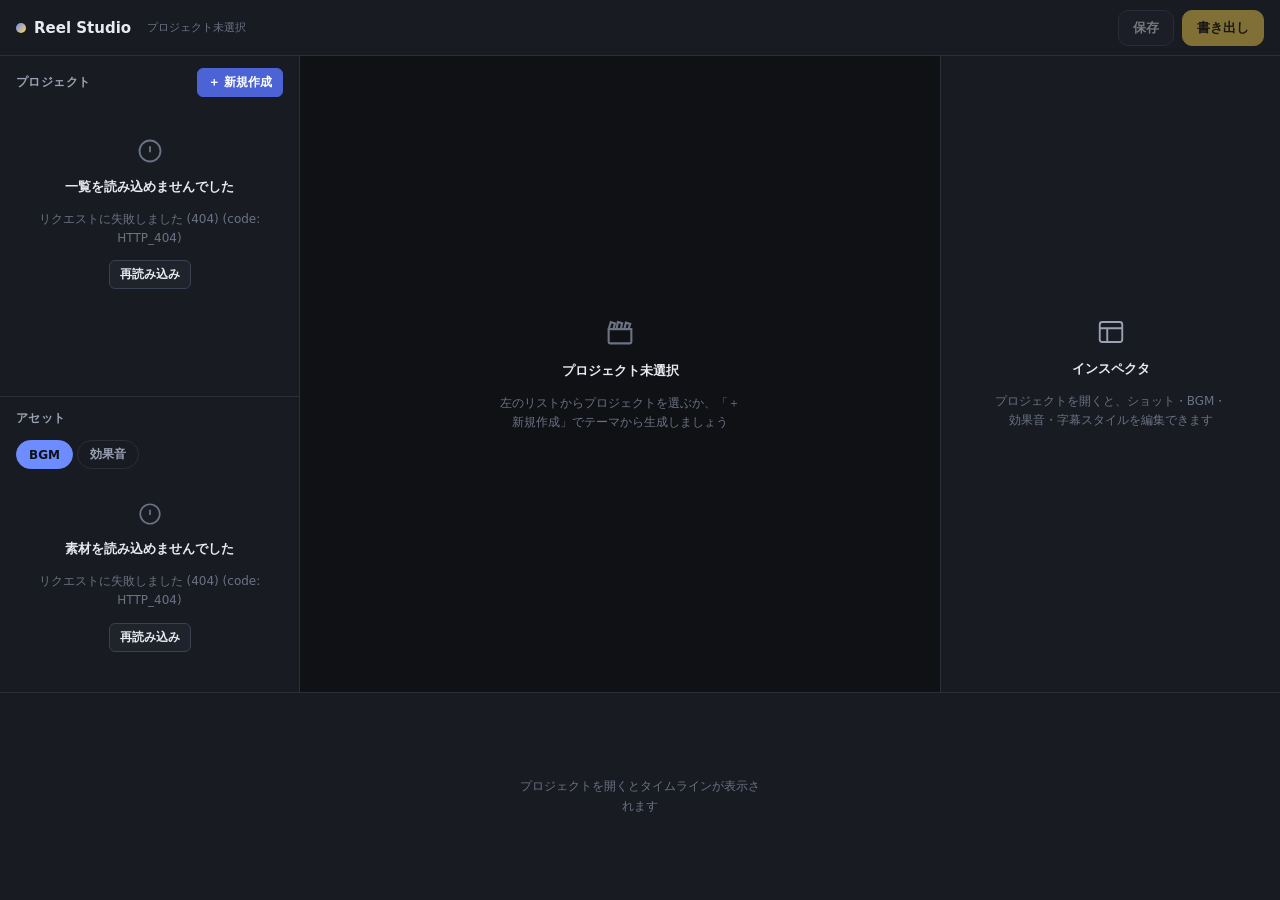
==== studio/web/index.html @ f584f52a "feat: Reel Studio フロントエンド(SPA)を実装 - studio/web/ に ES modules + modern CSS のビルド不要SPAを追加   (index.html" ====
<!DOCTYPE html>
<html lang="ja">
<head>
  <meta charset="UTF-8" />
  <meta name="viewport" content="width=device-width, initial-scale=1.0" />
  <title>Reel Studio — リール編集</title>
  <meta name="color-scheme" content="dark" />
  <link rel="stylesheet" href="./styles/tokens.css" />
  <link rel="stylesheet" href="./styles/base.css" />
  <link rel="stylesheet" href="./styles/layout.css" />
  <link rel="stylesheet" href="./styles/components.css" />
</head>
<body>
  <a class="visually-hidden" href="#pane-inspector">インスペクタへスキップ</a>

  <div class="app-shell" id="app-shell">
    <header class="app-header" id="app-header">
      <!-- ヘッダーは app.js が描画（プロジェクト名・保存/書き出し・進捗） -->
    </header>

    <section class="pane pane-left" aria-label="プロジェクトとアセット">
      <div class="pane-left__section" id="pane-projects"></div>
      <div class="pane-left__section" id="pane-assets"></div>
    </section>

    <section class="pane pane-center" id="pane-preview" aria-label="プレビュー"></section>

    <section class="pane pane-right" id="pane-inspector" aria-label="インスペクタ" tabindex="-1"></section>

    <section class="pane pane-timeline" id="pane-timeline" aria-label="タイムライン"></section>
  </div>

  <script type="module" src="./app.js"></script>
</body>
</html>
---- studio/web/styles/tokens.css ----
/* Reel Studio — デザイントークン（docs/STUDIO-DESIGN.md 準拠） */
:root {
  /* ベースカラー（設計書指定） */
  --bg: #0F1115;
  --panel: #181B22;
  --panel-raised: #1F232C;
  --border: #2A2F3A;
  --border-strong: #3A4152;
  --text: #E8EAF0;
  --text-dim: #9AA1B2;
  --text-faint: #6B7284;
  --accent: #6C8CFF;      /* ブランドアクセント（境界線・リンク・フォーカス表示用） */
  --accent2: #FFD84D;     /* セカンダリアクセント（強調バッジ・警告寄りの見出し） */

  /* ボタン塗りつぶし用の派生シェード（WCAG AA 文字コントラスト確保のため算出） */
  --accent-fill: #4C63D6;      /* accent の濃色版。白文字とのコントラスト比 ≈ 5.1:1 */
  --accent-fill-hover: #5A72E8;
  --accent2-fill: #FFD84D;     /* 濃色テキストとのコントラスト比 ≈ 12:1 */
  --accent2-fill-hover: #FFE07A;

  --danger: #FF6B6B;
  --danger-fill: #E5484D;
  --success: #4ADE80;
  --warning: #FFB84D;

  --radius: 10px;
  --radius-sm: 6px;
  --radius-lg: 14px;

  --font-ui: "Inter", "Noto Sans JP", -apple-system, BlinkMacSystemFont,
    "Hiragino Sans", "Hiragino Kaku Gothic ProN", "Yu Gothic", "Segoe UI",
    system-ui, sans-serif;
  --font-mono: ui-monospace, "SF Mono", Menlo, Consolas, monospace;

  --shadow-1: 0 1px 2px rgba(0, 0, 0, 0.4);
  --shadow-2: 0 4px 16px rgba(0, 0, 0, 0.45);
  --shadow-3: 0 12px 32px rgba(0, 0, 0, 0.55);

  --space-1: 4px;
  --space-2: 8px;
  --space-3: 12px;
  --space-4: 16px;
  --space-5: 24px;
  --space-6: 32px;

  --transition-fast: 120ms ease;
  --transition-base: 200ms ease;

  --focus-ring: 0 0 0 2px var(--bg), 0 0 0 4px var(--accent);

  --z-toast: 1000;
  --z-overlay: 500;
  --z-sticky: 100;
}
---- studio/web/styles/base.css ----
/* Reel Studio — ベースリセット・タイポグラフィ */
*, *::before, *::after { box-sizing: border-box; }

html, body {
  height: 100%;
  margin: 0;
  padding: 0;
}

body {
  background: var(--bg);
  color: var(--text);
  font-family: var(--font-ui);
  font-size: 14px;
  line-height: 1.6;
  -webkit-font-smoothing: antialiased;
  overflow: hidden; /* アプリシェルは自前でスクロール領域を管理 */
}

h1, h2, h3, h4, p { margin: 0; }

button, input, select, textarea {
  font-family: inherit;
  font-size: inherit;
  color: inherit;
}

button {
  background: none;
  border: none;
  cursor: pointer;
  color: var(--text);
}
button:disabled { cursor: not-allowed; opacity: 0.45; }

a { color: var(--accent); }

::selection { background: var(--accent-fill); color: #fff; }

/* スクロールバー（ダーク基調に統一） */
::-webkit-scrollbar { width: 8px; height: 8px; }
::-webkit-scrollbar-track { background: transparent; }
::-webkit-scrollbar-thumb { background: var(--border-strong); border-radius: 8px; }
::-webkit-scrollbar-thumb:hover { background: var(--text-faint); }

/* フォーカスリング（キーボード操作の可視化を必須化） */
:focus { outline: none; }
:focus-visible {
  outline: none;
  box-shadow: var(--focus-ring);
  border-radius: var(--radius-sm);
}

.visually-hidden {
  position: absolute;
  width: 1px; height: 1px;
  padding: 0; margin: -1px;
  overflow: hidden;
  clip: rect(0, 0, 0, 0);
  white-space: nowrap;
  border: 0;
}

svg { display: block; }
---- studio/web/styles/layout.css ----
/* Reel Studio — アプリシェルのグリッドレイアウト */

.app-shell {
  display: grid;
  grid-template-columns: 300px minmax(0, 1fr) 340px;
  grid-template-rows: 56px minmax(0, 1fr) 208px;
  grid-template-areas:
    "header header header"
    "left   center right"
    "timeline timeline timeline";
  height: 100vh;
  width: 100vw;
  overflow: hidden;
}

.app-header {
  grid-area: header;
  display: flex;
  align-items: center;
  gap: var(--space-4);
  padding: 0 var(--space-4);
  background: var(--panel);
  border-bottom: 1px solid var(--border);
  z-index: var(--z-sticky);
}

.app-header__brand {
  display: flex;
  align-items: center;
  gap: var(--space-2);
  font-weight: 700;
  font-size: 15px;
  white-space: nowrap;
}
.app-header__brand .logo-dot {
  width: 10px; height: 10px;
  border-radius: 50%;
  background: linear-gradient(135deg, var(--accent), var(--accent2));
  flex: none;
}

.app-header__project {
  display: flex;
  align-items: center;
  gap: var(--space-2);
  min-width: 0;
  flex: 1;
}
.app-header__project-title {
  font-weight: 600;
  overflow: hidden;
  text-overflow: ellipsis;
  white-space: nowrap;
  max-width: 360px;
}

.app-header__actions {
  display: flex;
  align-items: center;
  gap: var(--space-2);
  flex: none;
}

.pane {
  min-height: 0;
  min-width: 0;
  display: flex;
  flex-direction: column;
  overflow: hidden;
}

.pane-left {
  grid-area: left;
  background: var(--panel);
  border-right: 1px solid var(--border);
  display: grid;
  grid-template-rows: minmax(0, 1.15fr) minmax(0, 1fr);
}

.pane-left__section {
  min-height: 0;
  display: flex;
  flex-direction: column;
  overflow: hidden;
}
.pane-left__section + .pane-left__section {
  border-top: 1px solid var(--border);
}

.pane-center {
  grid-area: center;
  background: var(--bg);
  display: flex;
  flex-direction: column;
  align-items: center;
  justify-content: center;
  padding: var(--space-5);
  overflow: hidden;
  position: relative;
}

.pane-right {
  grid-area: right;
  background: var(--panel);
  border-left: 1px solid var(--border);
  overflow-y: auto;
}

.pane-timeline {
  grid-area: timeline;
  background: var(--panel);
  border-top: 1px solid var(--border);
  overflow: hidden;
  display: flex;
  flex-direction: column;
}

.section-heading {
  display: flex;
  align-items: center;
  justify-content: space-between;
  padding: var(--space-3) var(--space-4);
  font-size: 12px;
  font-weight: 700;
  letter-spacing: 0.04em;
  text-transform: uppercase;
  color: var(--text-dim);
  flex: none;
}

.scroll-y { overflow-y: auto; overflow-x: hidden; }
.scroll-x { overflow-x: auto; overflow-y: hidden; }

@media (max-width: 1180px) {
  .app-shell {
    grid-template-columns: 260px minmax(0, 1fr) 300px;
  }
}
---- studio/web/styles/components.css ----
/* Reel Studio — コンポーネントスタイル */

/* ---------- ボタン ---------- */
.btn {
  display: inline-flex;
  align-items: center;
  justify-content: center;
  gap: var(--space-2);
  padding: 8px 14px;
  border-radius: var(--radius);
  border: 1px solid var(--border-strong);
  background: var(--panel-raised);
  font-weight: 600;
  font-size: 13px;
  white-space: nowrap;
  transition: background var(--transition-fast), border-color var(--transition-fast), transform var(--transition-fast);
}
.btn:hover:not(:disabled) { background: #262B36; border-color: var(--text-faint); }
.btn:active:not(:disabled) { transform: translateY(1px); }

.btn--primary {
  background: var(--accent-fill);
  border-color: var(--accent-fill);
  color: #fff;
}
.btn--primary:hover:not(:disabled) { background: var(--accent-fill-hover); border-color: var(--accent-fill-hover); }

.btn--accent2 {
  background: var(--accent2-fill);
  border-color: var(--accent2-fill);
  color: #16130a;
}
.btn--accent2:hover:not(:disabled) { background: var(--accent2-fill-hover); }

.btn--danger { color: var(--danger); border-color: rgba(255,107,107,0.4); }
.btn--danger:hover:not(:disabled) { background: rgba(255,107,107,0.12); }

.btn--ghost { border-color: transparent; background: transparent; }
.btn--ghost:hover:not(:disabled) { background: rgba(255,255,255,0.06); }

.btn--sm { padding: 5px 10px; font-size: 12px; border-radius: var(--radius-sm); }
.btn--icon { padding: 7px; width: 32px; height: 32px; border-radius: var(--radius-sm); }
.btn--block { width: 100%; }

/* ---------- バッジ / ステータス ---------- */
.badge {
  display: inline-flex;
  align-items: center;
  gap: 4px;
  padding: 2px 8px;
  border-radius: 999px;
  font-size: 11px;
  font-weight: 700;
  letter-spacing: 0.02em;
  border: 1px solid transparent;
}
.badge::before { content: ""; width: 6px; height: 6px; border-radius: 50%; background: currentColor; flex: none; }
.badge--draft { color: var(--text-dim); background: rgba(154,161,178,0.12); }
.badge--generating { color: var(--accent2); background: rgba(255,216,77,0.12); }
.badge--ready { color: var(--success); background: rgba(74,222,128,0.12); }
.badge--rendering { color: var(--accent); background: rgba(108,140,255,0.14); }
.badge--failed { color: var(--danger); background: rgba(255,107,107,0.12); }

/* ---------- フォーム ---------- */
.field { display: flex; flex-direction: column; gap: 6px; margin-bottom: var(--space-3); }
.field label { font-size: 12px; font-weight: 600; color: var(--text-dim); }
.field-hint { font-size: 11px; color: var(--text-faint); }

.input, .select, .textarea {
  background: var(--bg);
  border: 1px solid var(--border);
  border-radius: var(--radius-sm);
  padding: 8px 10px;
  color: var(--text);
  width: 100%;
}
.input:hover, .select:hover, .textarea:hover { border-color: var(--border-strong); }
.input:focus-visible, .select:focus-visible, .textarea:focus-visible {
  border-color: var(--accent);
  box-shadow: var(--focus-ring);
}
.textarea { resize: vertical; min-height: 64px; line-height: 1.5; }

.toggle {
  position: relative;
  display: inline-flex;
  align-items: center;
  width: 40px; height: 22px;
  border-radius: 999px;
  background: var(--border-strong);
  border: 1px solid transparent;
  flex: none;
  transition: background var(--transition-fast);
}
.toggle::after {
  content: "";
  position: absolute;
  top: 2px; left: 2px;
  width: 16px; height: 16px;
  border-radius: 50%;
  background: var(--text);
  transition: transform var(--transition-fast);
}
.toggle[aria-checked="true"] { background: var(--accent-fill); }
.toggle[aria-checked="true"]::after { transform: translateX(18px); background: #fff; }

.slider-row { display: flex; align-items: center; gap: var(--space-3); }
.slider-row input[type="range"] { flex: 1; }
.slider-value { font-size: 12px; color: var(--text-dim); min-width: 46px; text-align: right; font-variant-numeric: tabular-nums; }

input[type="range"] {
  -webkit-appearance: none;
  appearance: none;
  height: 4px;
  background: var(--border);
  border-radius: 999px;
  outline: none;
}
input[type="range"]::-webkit-slider-thumb {
  -webkit-appearance: none;
  width: 14px; height: 14px;
  border-radius: 50%;
  background: var(--accent);
  border: 2px solid var(--bg);
  cursor: pointer;
  margin-top: -5px;
}
input[type="range"]::-webkit-slider-runnable-track { height: 4px; border-radius: 999px; }
input[type="range"]:focus-visible::-webkit-slider-thumb { box-shadow: 0 0 0 4px rgba(108,140,255,0.35); }

input[type="color"] {
  -webkit-appearance: none;
  appearance: none;
  width: 34px; height: 28px;
  border: 1px solid var(--border);
  border-radius: var(--radius-sm);
  background: none;
  padding: 2px;
  cursor: pointer;
}
input[type="color"]::-webkit-color-swatch { border-radius: 4px; border: none; }

/* デュアルレンジ（トリム）スライダー */
.dual-range {
  position: relative;
  height: 28px;
  display: flex;
  align-items: center;
}
.dual-range__track {
  position: absolute;
  left: 0; right: 0; height: 4px;
  background: var(--border);
  border-radius: 999px;
}
.dual-range__fill {
  position: absolute;
  height: 4px;
  background: var(--accent);
  border-radius: 999px;
}
.dual-range input[type="range"] {
  position: absolute;
  left: 0; right: 0; width: 100%;
  background: none;
  pointer-events: none;
}
.dual-range input[type="range"]::-webkit-slider-thumb { pointer-events: auto; }

/* ---------- カード ---------- */
.card {
  border: 1px solid var(--border);
  border-radius: var(--radius);
  background: var(--panel-raised);
  padding: var(--space-3);
  transition: border-color var(--transition-fast), background var(--transition-fast);
}

.project-card {
  display: flex;
  gap: var(--space-3);
  align-items: center;
  cursor: pointer;
  margin: 0 var(--space-3) var(--space-2);
}
.project-card:hover { border-color: var(--border-strong); background: #232833; }
.project-card[aria-current="true"] { border-color: var(--accent); box-shadow: 0 0 0 1px var(--accent); }
.project-card__thumb {
  width: 40px; height: 64px;
  border-radius: 6px;
  flex: none;
  background: linear-gradient(160deg, #232838, #12141a);
  display: flex; align-items: center; justify-content: center;
  color: var(--text-faint);
  overflow: hidden;
}
.project-card__body { min-width: 0; flex: 1; }
.project-card__title {
  font-weight: 600; font-size: 13px;
  overflow: hidden; text-overflow: ellipsis; white-space: nowrap;
  margin-bottom: 4px;
}
.project-card__meta { display: flex; align-items: center; gap: 8px; font-size: 11px; color: var(--text-faint); }

/* ---------- アセットブラウザ ---------- */
.asset-tabs { display: flex; gap: 4px; padding: 0 var(--space-4) var(--space-2); flex: none; }
.asset-tab {
  padding: 5px 12px;
  border-radius: 999px;
  font-size: 12px;
  font-weight: 600;
  color: var(--text-dim);
  border: 1px solid var(--border);
}
.asset-tab[aria-selected="true"] { color: var(--bg); background: var(--accent); border-color: var(--accent); }

.asset-row {
  display: flex;
  align-items: center;
  gap: var(--space-2);
  padding: 8px var(--space-4);
  border-bottom: 1px solid var(--border);
  font-size: 12px;
}
.asset-row:hover { background: rgba(255,255,255,0.03); }
.asset-row__name { flex: 1; min-width: 0; overflow: hidden; text-overflow: ellipsis; white-space: nowrap; font-weight: 600; }
.asset-row__meta { color: var(--text-faint); font-size: 11px; }
.asset-row.is-playing .asset-row__name { color: var(--accent); }

.play-btn {
  width: 26px; height: 26px;
  border-radius: 50%;
  border: 1px solid var(--border-strong);
  display: flex; align-items: center; justify-content: center;
  flex: none;
}
.play-btn:hover { border-color: var(--accent); color: var(--accent); }

/* ---------- プレビュー ---------- */
.preview-frame {
  position: relative;
  width: 100%;
  max-width: 100%;
  height: 100%;
  max-height: 100%;
  aspect-ratio: 9 / 16;
  background: #000;
  border-radius: var(--radius-lg);
  overflow: hidden;
  border: 1px solid var(--border);
  box-shadow: var(--shadow-3);
  margin: 0 auto;
}
.preview-frame video {
  position: absolute; inset: 0;
  width: 100%; height: 100%;
  object-fit: cover;
  background: #000;
}
.preview-frame__placeholder {
  position: absolute; inset: 0;
  display: flex; align-items: center; justify-content: center;
  background: radial-gradient(circle at 50% 30%, #232a3d 0%, #0b0d12 75%);
  color: var(--text-dim);
}
.preview-caption {
  position: absolute;
  left: 6%; right: 6%;
  text-align: center;
  font-weight: 800;
  text-shadow: 0 2px 8px rgba(0,0,0,0.8), 0 0 2px rgba(0,0,0,0.6);
  line-height: 1.35;
  pointer-events: none;
  word-break: keep-all;
}
.preview-caption--lower { bottom: 14%; }
.preview-caption--upper { top: 10%; }
.preview-caption--center { top: 50%; transform: translateY(-50%); }

.preview-overlay {
  position: absolute; inset: 0;
  display: flex; flex-direction: column; align-items: center; justify-content: center;
  gap: var(--space-3);
  background: rgba(8, 9, 13, 0.94);
  backdrop-filter: blur(6px);
  color: var(--text);
  text-align: center;
  padding: var(--space-4);
  z-index: 2;
}
.preview-controls {
  position: absolute;
  left: 0; right: 0; bottom: 0;
  display: flex;
  align-items: center;
  gap: var(--space-2);
  padding: 10px var(--space-3);
  background: linear-gradient(0deg, rgba(0,0,0,0.75), transparent);
}
.preview-controls .btn--icon { color: #fff; }
.preview-seek {
  flex: 1;
}
.preview-time { font-size: 11px; color: #E8EAF0; font-variant-numeric: tabular-nums; min-width: 74px; text-align: center; }

.preview-empty {
  display: flex; flex-direction: column; align-items: center; gap: var(--space-3);
  color: var(--text-dim);
  text-align: center;
  max-width: 320px;
}
.preview-empty svg { color: var(--text-faint); }

/* ---------- インスペクタ ---------- */
.inspector-section { padding: var(--space-4); border-bottom: 1px solid var(--border); }
.inspector-section h3 {
  font-size: 12px; font-weight: 700; text-transform: uppercase; letter-spacing: 0.04em;
  color: var(--text-dim); margin-bottom: var(--space-3);
  display: flex; align-items: center; justify-content: space-between;
}

.sfx-item {
  border: 1px solid var(--border);
  border-radius: var(--radius-sm);
  padding: var(--space-2) var(--space-3);
  margin-bottom: var(--space-2);
  display: grid;
  grid-template-columns: 1fr auto;
  gap: var(--space-2);
  align-items: center;
}
.sfx-item.is-highlighted { border-color: var(--accent2); box-shadow: 0 0 0 1px var(--accent2); }
.sfx-item__row { display: flex; gap: var(--space-2); align-items: center; grid-column: 1 / -1; }
.sfx-item__row + .sfx-item__row { margin-top: 6px; }
.sfx-item__num { width: 84px; }

/* ---------- タイムライン ---------- */
.timeline-toolbar {
  display: flex; align-items: center; justify-content: space-between;
  padding: var(--space-2) var(--space-4);
  flex: none;
  border-bottom: 1px solid var(--border);
}
.timeline-body {
  flex: 1;
  display: flex;
  min-height: 0;
}
.timeline-tracklabels {
  flex: none;
  width: 88px;
  display: flex;
  flex-direction: column;
  border-right: 1px solid var(--border);
  background: var(--panel);
}
.timeline-tracklabels > div {
  display: flex; align-items: center;
  padding: 0 var(--space-2);
  font-size: 11px; color: var(--text-faint); font-weight: 600;
  border-bottom: 1px solid var(--border);
}
.timeline-scroll {
  flex: 1;
  overflow-x: auto;
  overflow-y: hidden;
  position: relative;
}
.timeline-tracks {
  position: relative;
  height: 100%;
}
.timeline-ruler {
  height: 28px;
  position: relative;
  border-bottom: 1px solid var(--border);
}
.timeline-ruler__tick {
  position: absolute;
  top: 0; bottom: 0;
  border-left: 1px solid var(--border);
  font-size: 10px;
  color: var(--text-faint);
  padding-left: 4px;
  padding-top: 6px;
}
.timeline-track {
  height: 44px;
  position: relative;
  border-bottom: 1px solid var(--border);
}
.timeline-track--bgm { background: rgba(255,216,77,0.03); }
.timeline-track--shots { height: 72px; }

.bgm-band {
  position: absolute;
  top: 8px; bottom: 8px;
  border-radius: 6px;
  background: repeating-linear-gradient(90deg, rgba(255,216,77,0.28) 0 8px, rgba(255,216,77,0.16) 8px 16px);
  border: 1px solid rgba(255,216,77,0.5);
  display: flex; align-items: center;
  padding: 0 8px;
  font-size: 11px;
  color: #FFD84D;
  overflow: hidden;
  white-space: nowrap;
}

.sfx-marker {
  position: absolute;
  top: 6px;
  width: 12px; height: 12px;
  transform: translateX(-50%) rotate(45deg);
  background: var(--accent2);
  border-radius: 2px;
  cursor: pointer;
  box-shadow: 0 0 0 2px var(--panel);
}
.sfx-marker:hover, .sfx-marker.is-selected { background: #fff; }

.shot-block {
  position: absolute;
  top: 6px; bottom: 6px;
  border-radius: var(--radius-sm);
  background: var(--panel-raised);
  border: 1px solid var(--border-strong);
  overflow: hidden;
  cursor: pointer;
  display: flex;
  flex-direction: column;
  min-width: 30px;
}
.shot-block:hover { border-color: var(--accent); }
.shot-block[aria-selected="true"] {
  border-color: var(--accent);
  box-shadow: 0 0 0 2px rgba(108,140,255,0.45);
}
.shot-block.is-disabled { opacity: 0.4; }
.shot-block__thumb {
  flex: 1;
  background: linear-gradient(160deg, #262c3b, #14161c);
  position: relative;
}
.shot-block__label {
  font-size: 10px;
  padding: 2px 6px;
  color: var(--text-dim);
  background: rgba(0,0,0,0.35);
  white-space: nowrap;
  overflow: hidden;
  text-overflow: ellipsis;
}
.shot-block__badge {
  position: absolute; top: 4px; right: 4px;
  font-size: 9px;
  padding: 1px 5px;
  border-radius: 999px;
  background: rgba(0,0,0,0.55);
  color: var(--text-dim);
}
.trim-handle {
  position: absolute;
  top: 0; bottom: 0;
  width: 8px;
  background: var(--accent);
  cursor: ew-resize;
  z-index: 2;
  opacity: 0.85;
}
.trim-handle:hover, .trim-handle:active { opacity: 1; }
.trim-handle--left { left: 0; border-radius: var(--radius-sm) 0 0 var(--radius-sm); }
.trim-handle--right { right: 0; border-radius: 0 var(--radius-sm) var(--radius-sm) 0; }
.playhead {
  position: absolute;
  top: 0; bottom: 0;
  width: 2px;
  background: var(--danger);
  z-index: 3;
  pointer-events: none;
}

/* ---------- 空/ローディング/エラー 共通ステート ---------- */
.state-block {
  display: flex; flex-direction: column; align-items: center; justify-content: center;
  gap: var(--space-3);
  padding: var(--space-5) var(--space-4);
  text-align: center;
  color: var(--text-dim);
  flex: 1;
}
.state-block__icon { color: var(--text-faint); }
.state-block__title { font-weight: 700; color: var(--text); font-size: 13px; }
.state-block__desc { font-size: 12px; color: var(--text-faint); max-width: 240px; }

.skeleton {
  background: linear-gradient(90deg, var(--panel-raised) 25%, #262b36 37%, var(--panel-raised) 63%);
  background-size: 400% 100%;
  animation: skeleton-loading 1.4s ease infinite;
  border-radius: var(--radius-sm);
}
@keyframes skeleton-loading {
  0% { background-position: 100% 50%; }
  100% { background-position: 0 50%; }
}
.skeleton-row { height: 56px; margin: 0 var(--space-3) var(--space-2); border-radius: var(--radius); }
.skeleton-line { height: 12px; margin-bottom: 8px; border-radius: 4px; }

.spinner {
  width: 22px; height: 22px;
  border-radius: 50%;
  border: 2.5px solid var(--border-strong);
  border-top-color: var(--accent);
  animation: spin 0.8s linear infinite;
}
@keyframes spin { to { transform: rotate(360deg); } }

.progress-bar {
  width: 100%;
  max-width: 280px;
  height: 6px;
  border-radius: 999px;
  background: var(--border);
  overflow: hidden;
}
.progress-bar__fill {
  height: 100%;
  background: linear-gradient(90deg, var(--accent), var(--accent2));
  border-radius: 999px;
  transition: width 200ms ease;
}
.progress-label { font-size: 12px; color: var(--text-dim); }

.header-progress {
  display: flex; align-items: center; gap: var(--space-2);
  font-size: 12px; color: var(--text-dim);
}
.header-progress .progress-bar { width: 140px; }

/* ---------- トースト ---------- */
.toast-stack {
  position: fixed;
  top: 16px; right: 16px;
  z-index: var(--z-toast);
  display: flex; flex-direction: column; gap: 8px;
  width: 320px;
  max-width: calc(100vw - 32px);
}
.toast {
  border-radius: var(--radius);
  border: 1px solid var(--border-strong);
  background: var(--panel-raised);
  box-shadow: var(--shadow-2);
  padding: 10px 12px;
  display: flex;
  gap: 10px;
  align-items: flex-start;
  animation: toast-in 180ms ease;
}
@keyframes toast-in { from { opacity: 0; transform: translateY(-6px); } to { opacity: 1; transform: none; } }
.toast--success { border-left: 3px solid var(--success); }
.toast--error { border-left: 3px solid var(--danger); }
.toast--info { border-left: 3px solid var(--accent); }
.toast__icon { flex: none; margin-top: 1px; }
.toast__body { flex: 1; min-width: 0; }
.toast__title { font-weight: 700; font-size: 13px; margin-bottom: 2px; }
.toast__desc { font-size: 12px; color: var(--text-dim); word-break: break-word; }
.toast__code { font-family: var(--font-mono); font-size: 10px; color: var(--text-faint); margin-top: 2px; }
.toast__close { flex: none; color: var(--text-faint); }

/* ---------- モーダル(新規作成フォーム) ---------- */
.inline-form {
  padding: var(--space-3);
  border-top: 1px solid var(--border);
  background: var(--panel-raised);
}
.form-actions { display: flex; gap: var(--space-2); margin-top: var(--space-3); }

.unsaved-dot {
  width: 7px; height: 7px; border-radius: 50%;
  background: var(--accent2);
  display: inline-block;
  margin-left: 4px;
}

.divider { height: 1px; background: var(--border); margin: var(--space-3) 0; border: none; }

.tag-mono { font-family: var(--font-mono); font-size: 11px; color: var(--text-faint); }
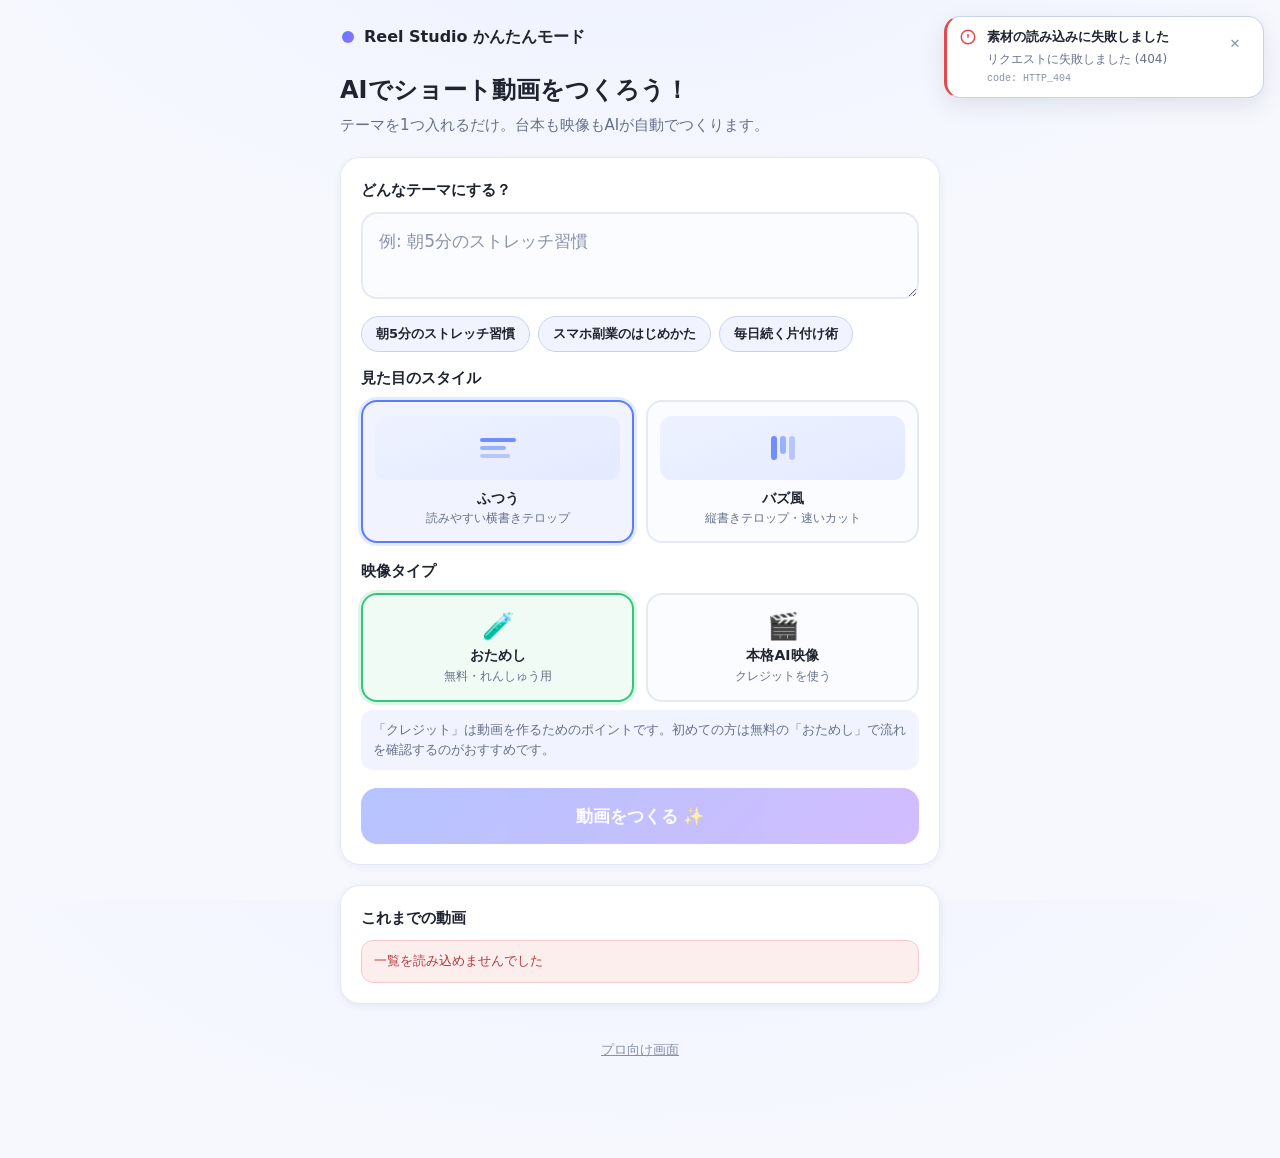
==== commit 77974818: "Studio: add bright "simple mode" as default UI, keep pro UI behind ?pro=1 初心者・高校生でも迷わないよう、Studioを2モー" ====
--- a/studio/web/index.html
+++ b/studio/web/index.html
@@ -1,35 +1,17 @@
 <!DOCTYPE html>
-<html lang="ja">
+<html lang="ja" class="theme-simple">
 <head>
   <meta charset="UTF-8" />
   <meta name="viewport" content="width=device-width, initial-scale=1.0" />
-  <title>Reel Studio — リール編集</title>
-  <meta name="color-scheme" content="dark" />
+  <title>Reel Studio — かんたんに動画をつくろう</title>
+  <meta name="color-scheme" content="light" />
   <link rel="stylesheet" href="./styles/tokens.css" />
   <link rel="stylesheet" href="./styles/base.css" />
-  <link rel="stylesheet" href="./styles/layout.css" />
   <link rel="stylesheet" href="./styles/components.css" />
+  <link rel="stylesheet" href="./simple/simple.css" />
 </head>
-<body>
-  <a class="visually-hidden" href="#pane-inspector">インスペクタへスキップ</a>
-
-  <div class="app-shell" id="app-shell">
-    <header class="app-header" id="app-header">
-      <!-- ヘッダーは app.js が描画（プロジェクト名・保存/書き出し・進捗） -->
-    </header>
-
-    <section class="pane pane-left" aria-label="プロジェクトとアセット">
-      <div class="pane-left__section" id="pane-projects"></div>
-      <div class="pane-left__section" id="pane-assets"></div>
-    </section>
-
-    <section class="pane pane-center" id="pane-preview" aria-label="プレビュー"></section>
-
-    <section class="pane pane-right" id="pane-inspector" aria-label="インスペクタ" tabindex="-1"></section>
-
-    <section class="pane pane-timeline" id="pane-timeline" aria-label="タイムライン"></section>
-  </div>
-
-  <script type="module" src="./app.js"></script>
+<body class="theme-simple">
+  <div id="simple-app" class="s-shell" aria-live="polite"></div>
+  <script type="module" src="./simple/app.js"></script>
 </body>
 </html>
--- a/studio/web/styles/tokens.css
+++ b/studio/web/styles/tokens.css
@@ -52,3 +52,43 @@
   --z-overlay: 500;
   --z-sticky: 100;
 }
+
+/* ---------------------------------------------------------------------
+ * かんたんモード用トークン（明るいテーマ）
+ * `.theme-simple` を <html> に付けたときだけ有効化する。プロモードの
+ * 既存ダークテーマ（:root の値）には一切影響しない。
+ * ------------------------------------------------------------------- */
+.theme-simple {
+  --bg: #F6F8FE;
+  --panel: #FFFFFF;
+  --panel-raised: #FFFFFF;
+  --border: #E4E9F4;
+  --border-strong: #C9D3EE;
+  --text: #1F2430;
+  --text-dim: #66708A;
+  --text-faint: #8891A8;
+
+  --accent: #5B7CFF;
+  --accent2: #9B6CFF;
+  --accent-fill: #5B7CFF;
+  --accent-fill-hover: #4A6AE8;
+  --accent2-fill: #9B6CFF;
+  --accent2-fill-hover: #8A5AE8;
+
+  --danger: #E5484D;
+  --danger-fill: #E5484D;
+  --success: #34C77B;
+  --warning: #FF8A5C;
+
+  --radius: 16px;
+  --radius-sm: 12px;
+  --radius-lg: 20px;
+
+  --shadow-1: 0 2px 8px rgba(31, 36, 48, 0.06);
+  --shadow-2: 0 8px 24px rgba(31, 36, 48, 0.10);
+  --shadow-3: 0 16px 40px rgba(31, 36, 48, 0.14);
+
+  --focus-ring: 0 0 0 2px #ffffff, 0 0 0 4px var(--accent);
+
+  color-scheme: light;
+}
--- a/studio/web/styles/components.css
+++ b/studio/web/styles/components.css
@@ -17,6 +17,11 @@
 }
 .btn:hover:not(:disabled) { background: #262B36; border-color: var(--text-faint); }
 .btn:active:not(:disabled) { transform: translateY(1px); }
+.btn:disabled, .btn[aria-disabled="true"] {
+  opacity: 0.4;
+  cursor: not-allowed;
+  pointer-events: none;
+}
 
 .btn--primary {
   background: var(--accent-fill);
@@ -389,12 +394,13 @@
   position: relative;
   border-bottom: 1px solid var(--border);
 }
-.timeline-track--bgm { background: rgba(255,216,77,0.03); }
+.timeline-track--bgm { height: 36px; background: rgba(255,216,77,0.03); }
+.timeline-track--sfx { height: 28px; background: rgba(255,122,89,0.03); }
 .timeline-track--shots { height: 72px; }
 
 .bgm-band {
   position: absolute;
-  top: 8px; bottom: 8px;
+  top: 6px; bottom: 6px;
   border-radius: 6px;
   background: repeating-linear-gradient(90deg, rgba(255,216,77,0.28) 0 8px, rgba(255,216,77,0.16) 8px 16px);
   border: 1px solid rgba(255,216,77,0.5);
@@ -406,9 +412,10 @@
   white-space: nowrap;
 }
 
+/* SFXマーカーは専用トラック行（.timeline-track--sfx）に配置し、BGM帯とは重ならない（BUG-8） */
 .sfx-marker {
   position: absolute;
-  top: 6px;
+  top: 8px;
   width: 12px; height: 12px;
   transform: translateX(-50%) rotate(45deg);
   background: var(--accent2);
@@ -490,7 +497,7 @@
 }
 .state-block__icon { color: var(--text-faint); }
 .state-block__title { font-weight: 700; color: var(--text); font-size: 13px; }
-.state-block__desc { font-size: 12px; color: var(--text-faint); max-width: 240px; }
+.state-block__desc { font-size: 12px; color: var(--text-faint); max-width: 280px; word-break: keep-all; overflow-wrap: normal; }
 
 .skeleton {
   background: linear-gradient(90deg, var(--panel-raised) 25%, #262b36 37%, var(--panel-raised) 63%);
--- a/studio/web/simple/simple.css
+++ b/studio/web/simple/simple.css
@@ -0,0 +1,396 @@
+/* Reel Studio — かんたんモード専用スタイル（明るいテーマ・高校生でも迷わないUI） */
+
+body.theme-simple {
+  overflow-y: auto;
+  height: auto;
+  min-height: 100vh;
+  font-size: 16px;
+  background: radial-gradient(1200px 600px at 50% -10%, #EEF2FF 0%, var(--bg) 55%);
+}
+
+.s-shell {
+  max-width: 640px;
+  margin: 0 auto;
+  padding: 20px 20px 96px;
+  display: flex;
+  flex-direction: column;
+  gap: 20px;
+  min-height: 100vh;
+}
+
+/* ---------- 共通: 見出し・トップバー ---------- */
+.s-topbar {
+  display: flex;
+  align-items: center;
+  gap: 10px;
+  font-weight: 800;
+  font-size: 16px;
+  color: var(--text);
+  padding: 4px 2px;
+}
+.s-topbar .logo-dot {
+  width: 12px; height: 12px;
+  border-radius: 50%;
+  background: linear-gradient(135deg, var(--accent), var(--accent2));
+  flex: none;
+}
+
+.s-hero { text-align: left; }
+.s-hero h1 {
+  font-size: 24px;
+  font-weight: 800;
+  line-height: 1.4;
+  margin-bottom: 6px;
+}
+.s-hero p {
+  font-size: 15px;
+  color: var(--text-dim);
+}
+
+.s-card {
+  background: var(--panel);
+  border: 1px solid var(--border);
+  border-radius: var(--radius-lg);
+  box-shadow: var(--shadow-1);
+  padding: 20px;
+}
+
+.s-section-title {
+  font-size: 15px;
+  font-weight: 800;
+  color: var(--text);
+  margin-bottom: 10px;
+  display: flex;
+  align-items: center;
+  gap: 6px;
+}
+.s-section-sub {
+  font-size: 13px;
+  color: var(--text-dim);
+  margin: -4px 0 12px;
+}
+
+/* ---------- ホーム: 入力欄 ---------- */
+.s-input-wrap { margin-bottom: 14px; }
+.s-textarea {
+  width: 100%;
+  min-height: 84px;
+  font-size: 17px;
+  line-height: 1.6;
+  padding: 14px 16px;
+  border-radius: var(--radius);
+  border: 2px solid var(--border);
+  background: #FBFCFF;
+  color: var(--text);
+  resize: vertical;
+  transition: border-color var(--transition-fast), box-shadow var(--transition-fast);
+}
+.s-textarea::placeholder { color: var(--text-faint); }
+.s-textarea:focus-visible {
+  outline: none;
+  border-color: var(--accent);
+  box-shadow: 0 0 0 4px rgba(91, 124, 255, 0.16);
+}
+
+.s-chips { display: flex; flex-wrap: wrap; gap: 8px; margin-top: 10px; }
+.s-chip {
+  font-size: 13px;
+  font-weight: 600;
+  padding: 8px 14px;
+  border-radius: 999px;
+  border: 1px solid var(--border-strong);
+  background: #F1F4FF;
+  color: var(--text);
+  cursor: pointer;
+  transition: background var(--transition-fast), transform var(--transition-fast);
+}
+.s-chip:hover { background: #E4EAFF; }
+.s-chip:active { transform: translateY(1px); }
+
+/* ---------- ホーム: スタイル選択カード ---------- */
+.s-style-grid { display: grid; grid-template-columns: 1fr 1fr; gap: 12px; }
+.s-style-card {
+  border: 2px solid var(--border);
+  border-radius: var(--radius);
+  background: #FBFCFF;
+  padding: 14px 12px;
+  text-align: center;
+  cursor: pointer;
+  transition: border-color var(--transition-fast), box-shadow var(--transition-fast), transform var(--transition-fast);
+}
+.s-style-card:hover { transform: translateY(-1px); }
+.s-style-card[aria-pressed="true"] {
+  border-color: var(--accent);
+  box-shadow: 0 0 0 3px rgba(91, 124, 255, 0.16);
+  background: #F1F4FF;
+}
+.s-style-card__art {
+  width: 100%;
+  height: 64px;
+  border-radius: var(--radius-sm);
+  margin-bottom: 10px;
+  display: flex; align-items: center; justify-content: center;
+  background: linear-gradient(160deg, #EEF2FF, #E4EAFF);
+  color: var(--accent);
+}
+.s-style-card__title { font-weight: 800; font-size: 14px; margin-bottom: 2px; }
+.s-style-card__desc { font-size: 12px; color: var(--text-dim); }
+
+/* ---------- ホーム: 映像タイプ2択 ---------- */
+.s-backend-grid { display: grid; grid-template-columns: 1fr 1fr; gap: 12px; margin-bottom: 8px; }
+.s-backend-card {
+  border: 2px solid var(--border);
+  border-radius: var(--radius);
+  background: #FBFCFF;
+  padding: 16px 12px;
+  text-align: center;
+  cursor: pointer;
+  font-weight: 700;
+  font-size: 14px;
+  transition: border-color var(--transition-fast), box-shadow var(--transition-fast);
+}
+.s-backend-card[aria-pressed="true"] {
+  border-color: var(--success);
+  box-shadow: 0 0 0 3px rgba(52, 199, 123, 0.16);
+  background: #F0FBF5;
+}
+.s-backend-card__emoji { font-size: 26px; margin-bottom: 6px; }
+.s-backend-card__note { font-size: 11.5px; color: var(--text-dim); font-weight: 500; margin-top: 4px; }
+.s-hint {
+  font-size: 12.5px;
+  color: var(--text-dim);
+  background: #F1F4FF;
+  border-radius: var(--radius-sm);
+  padding: 10px 12px;
+  line-height: 1.6;
+}
+
+/* ---------- 大ボタン共通 ---------- */
+.s-cta {
+  display: flex;
+  align-items: center;
+  justify-content: center;
+  gap: 8px;
+  width: 100%;
+  min-height: 56px;
+  font-size: 17px;
+  font-weight: 800;
+  color: #fff;
+  border: none;
+  border-radius: var(--radius);
+  background: linear-gradient(135deg, var(--accent), var(--accent2));
+  box-shadow: var(--shadow-2);
+  cursor: pointer;
+  transition: transform var(--transition-fast), box-shadow var(--transition-fast), opacity var(--transition-fast);
+}
+.s-cta:hover:not(:disabled) { transform: translateY(-1px); box-shadow: var(--shadow-3); }
+.s-cta:active:not(:disabled) { transform: translateY(1px); }
+.s-cta:disabled { opacity: 0.45; cursor: not-allowed; box-shadow: none; }
+
+.s-cta-secondary {
+  display: flex; align-items: center; justify-content: center; gap: 8px;
+  width: 100%; min-height: 52px;
+  font-size: 15px; font-weight: 700;
+  color: var(--text);
+  border: 2px solid var(--border-strong);
+  border-radius: var(--radius);
+  background: #fff;
+  cursor: pointer;
+}
+.s-cta-secondary:hover { background: #F7F9FF; }
+
+.s-error-banner {
+  font-size: 13px;
+  color: #B23A3F;
+  background: #FDEEEE;
+  border: 1px solid #F5C9CB;
+  border-radius: var(--radius-sm);
+  padding: 10px 12px;
+  margin-top: 10px;
+}
+
+/* ---------- 過去の動画 ---------- */
+.s-history-list { display: flex; flex-direction: column; gap: 10px; }
+.s-history-card {
+  display: flex;
+  align-items: center;
+  gap: 12px;
+  padding: 10px;
+  border: 1px solid var(--border);
+  border-radius: var(--radius);
+  background: #FBFCFF;
+  cursor: pointer;
+  text-align: left;
+}
+.s-history-card:hover { border-color: var(--border-strong); background: #F5F7FF; }
+.s-history-card__thumb {
+  width: 44px; height: 68px; flex: none;
+  border-radius: 10px;
+  background: linear-gradient(160deg, #EEF2FF, #DCE4FF);
+  display: flex; align-items: center; justify-content: center;
+  color: var(--accent);
+}
+.s-history-card__body { min-width: 0; flex: 1; }
+.s-history-card__title {
+  font-weight: 700; font-size: 14px;
+  overflow: hidden; text-overflow: ellipsis; white-space: nowrap;
+  margin-bottom: 4px;
+}
+.s-history-card__meta { font-size: 12px; color: var(--text-faint); display: flex; align-items: center; gap: 8px; }
+.s-pill {
+  display: inline-flex; align-items: center; gap: 4px;
+  padding: 2px 9px; border-radius: 999px;
+  font-size: 11px; font-weight: 700;
+}
+.s-pill--ready { color: var(--success); background: rgba(52,199,123,0.12); }
+.s-pill--generating, .s-pill--rendering { color: var(--accent); background: rgba(91,124,255,0.12); }
+.s-pill--failed { color: var(--danger); background: rgba(229,72,77,0.12); }
+.s-pill--draft { color: var(--text-dim); background: rgba(102,112,138,0.12); }
+
+/* ---------- 作成中 ---------- */
+.s-creating { text-align: center; padding: 8px 4px; }
+.s-creating h2 { font-size: 20px; font-weight: 800; margin-bottom: 4px; }
+.s-creating__theme { font-size: 14px; color: var(--text-dim); margin-bottom: 22px; word-break: break-word; }
+
+.s-steps { display: flex; flex-direction: column; gap: 10px; margin-bottom: 22px; text-align: left; }
+.s-step {
+  display: flex; align-items: center; gap: 12px;
+  padding: 12px 14px;
+  border-radius: var(--radius);
+  border: 1px solid var(--border);
+  background: #FBFCFF;
+  color: var(--text-faint);
+  font-weight: 700;
+  font-size: 14.5px;
+  transition: background var(--transition-fast), border-color var(--transition-fast), color var(--transition-fast);
+}
+.s-step__emoji { font-size: 22px; flex: none; width: 30px; text-align: center; }
+.s-step.is-active {
+  border-color: var(--accent);
+  background: #F1F4FF;
+  color: var(--text);
+  box-shadow: 0 0 0 3px rgba(91,124,255,0.12);
+}
+.s-step.is-done { color: var(--success); }
+.s-step.is-active .s-step__emoji { animation: s-pulse 1.1s ease-in-out infinite; }
+@keyframes s-pulse { 0%, 100% { transform: scale(1); } 50% { transform: scale(1.18); } }
+
+.s-progress-bar {
+  width: 100%; height: 12px;
+  border-radius: 999px;
+  background: var(--border);
+  overflow: hidden;
+  margin-bottom: 10px;
+}
+.s-progress-bar__fill {
+  height: 100%;
+  background: linear-gradient(90deg, var(--accent), var(--accent2));
+  border-radius: 999px;
+  transition: width 300ms ease;
+}
+.s-progress-pct { font-size: 13px; font-weight: 700; color: var(--text-dim); margin-bottom: 4px; }
+.s-encourage { font-size: 14px; color: var(--accent); font-weight: 700; }
+
+/* ---------- できあがり / 動画プレビュー ---------- */
+.s-video-wrap { display: flex; justify-content: center; }
+.s-video-wrap .preview-frame {
+  width: 100%;
+  max-width: 320px;
+  height: auto;
+  aspect-ratio: 9 / 16;
+  box-shadow: var(--shadow-2);
+}
+.s-video-wrap .preview-frame__placeholder {
+  background: radial-gradient(circle at 50% 30%, #E8ECFF 0%, #F6F8FE 75%);
+  color: var(--text-dim);
+  font-size: 13px;
+  padding: 16px;
+  text-align: center;
+}
+
+.s-result-actions { display: flex; flex-direction: column; gap: 10px; margin-top: 18px; }
+.s-result-actions-row { display: flex; gap: 10px; }
+.s-result-actions-row .s-cta-secondary { flex: 1; }
+
+/* ---------- かんたん編集 ---------- */
+.s-edit-list { display: flex; flex-direction: column; gap: 14px; }
+
+.s-caption-item {
+  display: flex; align-items: flex-start; gap: 10px;
+  padding: 10px 12px;
+  border: 1px solid var(--border);
+  border-radius: var(--radius-sm);
+  margin-bottom: 8px;
+  background: #FBFCFF;
+  cursor: pointer;
+}
+.s-caption-item:last-child { margin-bottom: 0; }
+.s-caption-item__num {
+  flex: none; width: 24px; height: 24px; border-radius: 50%;
+  background: var(--accent); color: #fff; font-size: 12px; font-weight: 800;
+  display: flex; align-items: center; justify-content: center;
+}
+.s-caption-item__text { flex: 1; font-size: 14.5px; line-height: 1.5; word-break: break-word; }
+.s-caption-item textarea {
+  width: 100%; font-size: 14.5px; line-height: 1.5; padding: 8px 10px;
+  border-radius: 8px; border: 2px solid var(--accent); min-height: 56px;
+}
+
+.s-scene-item {
+  display: flex; align-items: center; gap: 12px;
+  padding: 8px 10px;
+  border: 1px solid var(--border);
+  border-radius: var(--radius-sm);
+  margin-bottom: 8px;
+  background: #FBFCFF;
+}
+.s-scene-item:last-child { margin-bottom: 0; }
+.s-scene-item__thumb {
+  width: 36px; height: 56px; flex: none; border-radius: 8px;
+  background: linear-gradient(160deg, #EEF2FF, #DCE4FF);
+}
+.s-scene-item.is-off { opacity: 0.45; }
+.s-scene-item__label { flex: 1; font-size: 13.5px; overflow: hidden; text-overflow: ellipsis; white-space: nowrap; }
+
+.s-music-grid { display: grid; grid-template-columns: repeat(3, 1fr); gap: 8px; margin-bottom: 14px; }
+.s-music-btn, .s-volume-btn {
+  padding: 12px 6px;
+  border-radius: var(--radius-sm);
+  border: 2px solid var(--border);
+  background: #FBFCFF;
+  font-size: 13.5px;
+  font-weight: 700;
+  cursor: pointer;
+  text-align: center;
+}
+.s-music-btn[aria-pressed="true"], .s-volume-btn[aria-pressed="true"] {
+  border-color: var(--accent2);
+  background: #F5F0FF;
+  color: var(--accent2);
+}
+.s-volume-grid { display: grid; grid-template-columns: repeat(3, 1fr); gap: 8px; }
+
+.s-sfx-row {
+  display: flex; align-items: center; justify-content: space-between;
+  gap: 12px;
+}
+.s-sfx-row__label { font-size: 14px; font-weight: 600; }
+
+.s-edit-submit { margin-top: 6px; }
+
+/* ---------- フッター ---------- */
+.s-footer {
+  margin-top: auto;
+  text-align: center;
+  padding-top: 12px;
+}
+.s-footer a {
+  font-size: 12.5px;
+  color: var(--text-faint);
+  text-decoration: underline;
+}
+
+@media (max-width: 420px) {
+  .s-shell { padding: 16px 14px 88px; }
+  .s-style-grid, .s-backend-grid { gap: 10px; }
+}
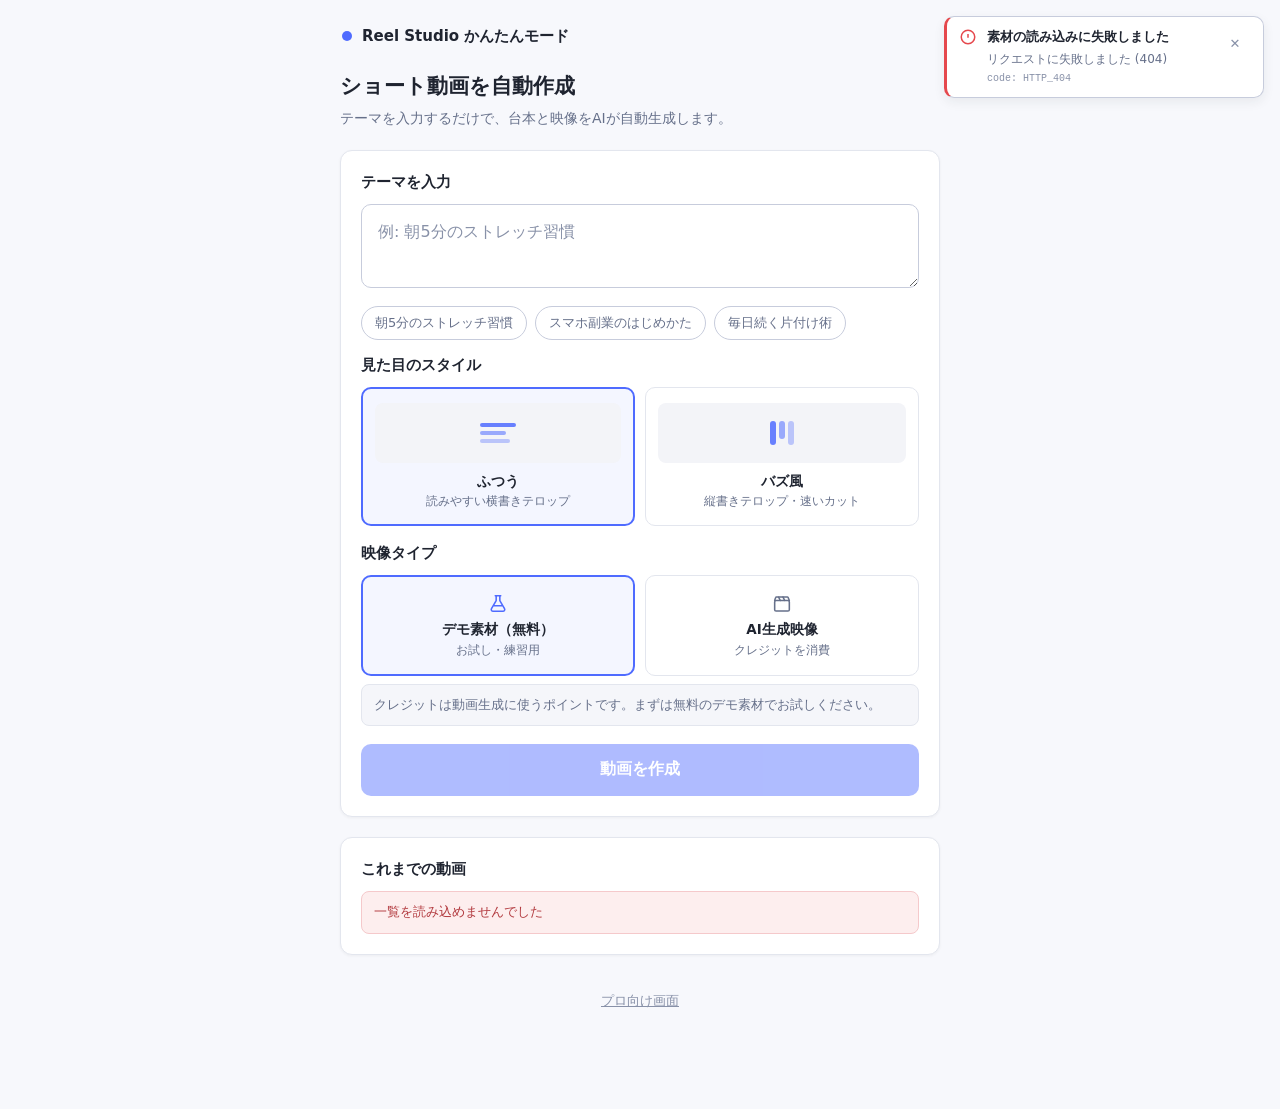
==== commit eccc5bd8: "Studio かんたんモード: トーンを子供向けから大人向けモダンUIへ調整 - 絵文字全廃・幼児語を通常の日本語表現に置換（ことば→テロップ、ほぞんする→保存 等） - 作成中ステップの絵文字アイコ" ====
--- a/studio/web/index.html
+++ b/studio/web/index.html
@@ -3,7 +3,7 @@
 <head>
   <meta charset="UTF-8" />
   <meta name="viewport" content="width=device-width, initial-scale=1.0" />
-  <title>Reel Studio — かんたんに動画をつくろう</title>
+  <title>Reel Studio — ショート動画を自動作成</title>
   <meta name="color-scheme" content="light" />
   <link rel="stylesheet" href="./styles/tokens.css" />
   <link rel="stylesheet" href="./styles/base.css" />
--- a/studio/web/styles/tokens.css
+++ b/studio/web/styles/tokens.css
@@ -59,34 +59,34 @@
  * 既存ダークテーマ（:root の値）には一切影響しない。
  * ------------------------------------------------------------------- */
 .theme-simple {
-  --bg: #F6F8FE;
+  --bg: #F7F8FC;
   --panel: #FFFFFF;
   --panel-raised: #FFFFFF;
-  --border: #E4E9F4;
-  --border-strong: #C9D3EE;
+  --border: #E3E6EE;
+  --border-strong: #C7CCDC;
   --text: #1F2430;
   --text-dim: #66708A;
   --text-faint: #8891A8;
 
-  --accent: #5B7CFF;
-  --accent2: #9B6CFF;
-  --accent-fill: #5B7CFF;
-  --accent-fill-hover: #4A6AE8;
-  --accent2-fill: #9B6CFF;
-  --accent2-fill-hover: #8A5AE8;
+  --accent: #4F6BFF;
+  --accent2: #8B6CE0;
+  --accent-fill: #4F6BFF;
+  --accent-fill-hover: #3D59EE;
+  --accent2-fill: #8B6CE0;
+  --accent2-fill-hover: #7A5BD0;
 
   --danger: #E5484D;
   --danger-fill: #E5484D;
-  --success: #34C77B;
-  --warning: #FF8A5C;
+  --success: #2FAE6D;
+  --warning: #E08A3C;
 
-  --radius: 16px;
-  --radius-sm: 12px;
-  --radius-lg: 20px;
+  --radius: 10px;
+  --radius-sm: 8px;
+  --radius-lg: 12px;
 
-  --shadow-1: 0 2px 8px rgba(31, 36, 48, 0.06);
-  --shadow-2: 0 8px 24px rgba(31, 36, 48, 0.10);
-  --shadow-3: 0 16px 40px rgba(31, 36, 48, 0.14);
+  --shadow-1: 0 1px 3px rgba(31, 36, 48, 0.05);
+  --shadow-2: 0 4px 12px rgba(31, 36, 48, 0.07);
+  --shadow-3: 0 10px 24px rgba(31, 36, 48, 0.10);
 
   --focus-ring: 0 0 0 2px #ffffff, 0 0 0 4px var(--accent);
 
--- a/studio/web/simple/simple.css
+++ b/studio/web/simple/simple.css
@@ -1,11 +1,11 @@
-/* Reel Studio — かんたんモード専用スタイル（明るいテーマ・高校生でも迷わないUI） */
+/* Reel Studio — かんたんモード専用スタイル（モダンな消費者アプリのトーン） */
 
 body.theme-simple {
   overflow-y: auto;
   height: auto;
   min-height: 100vh;
   font-size: 16px;
-  background: radial-gradient(1200px 600px at 50% -10%, #EEF2FF 0%, var(--bg) 55%);
+  background: var(--bg);
 }
 
 .s-shell {
@@ -23,27 +23,27 @@
   display: flex;
   align-items: center;
   gap: 10px;
-  font-weight: 800;
-  font-size: 16px;
+  font-weight: 700;
+  font-size: 15px;
   color: var(--text);
   padding: 4px 2px;
 }
 .s-topbar .logo-dot {
-  width: 12px; height: 12px;
+  width: 10px; height: 10px;
   border-radius: 50%;
-  background: linear-gradient(135deg, var(--accent), var(--accent2));
+  background: var(--accent);
   flex: none;
 }
 
 .s-hero { text-align: left; }
 .s-hero h1 {
-  font-size: 24px;
-  font-weight: 800;
+  font-size: 21px;
+  font-weight: 700;
   line-height: 1.4;
   margin-bottom: 6px;
 }
 .s-hero p {
-  font-size: 15px;
+  font-size: 14px;
   color: var(--text-dim);
 }
 
@@ -56,8 +56,8 @@
 }
 
 .s-section-title {
-  font-size: 15px;
-  font-weight: 800;
+  font-size: 14.5px;
+  font-weight: 700;
   color: var(--text);
   margin-bottom: 10px;
   display: flex;
@@ -75,12 +75,12 @@
 .s-textarea {
   width: 100%;
   min-height: 84px;
-  font-size: 17px;
+  font-size: 16px;
   line-height: 1.6;
   padding: 14px 16px;
   border-radius: var(--radius);
-  border: 2px solid var(--border);
-  background: #FBFCFF;
+  border: 1.5px solid var(--border-strong);
+  background: #FFFFFF;
   color: var(--text);
   resize: vertical;
   transition: border-color var(--transition-fast), box-shadow var(--transition-fast);
@@ -89,77 +89,81 @@
 .s-textarea:focus-visible {
   outline: none;
   border-color: var(--accent);
-  box-shadow: 0 0 0 4px rgba(91, 124, 255, 0.16);
+  box-shadow: 0 0 0 3px rgba(79, 107, 255, 0.14);
 }
 
 .s-chips { display: flex; flex-wrap: wrap; gap: 8px; margin-top: 10px; }
 .s-chip {
   font-size: 13px;
-  font-weight: 600;
-  padding: 8px 14px;
+  font-weight: 500;
+  padding: 7px 13px;
   border-radius: 999px;
   border: 1px solid var(--border-strong);
-  background: #F1F4FF;
-  color: var(--text);
-  cursor: pointer;
-  transition: background var(--transition-fast), transform var(--transition-fast);
-}
-.s-chip:hover { background: #E4EAFF; }
+  background: #FFFFFF;
+  color: var(--text-dim);
+  cursor: pointer;
+  transition: background var(--transition-fast), border-color var(--transition-fast), color var(--transition-fast);
+}
+.s-chip:hover { background: #F5F6FA; border-color: var(--accent); color: var(--text); }
 .s-chip:active { transform: translateY(1px); }
 
 /* ---------- ホーム: スタイル選択カード ---------- */
-.s-style-grid { display: grid; grid-template-columns: 1fr 1fr; gap: 12px; }
+.s-style-grid { display: grid; grid-template-columns: 1fr 1fr; gap: 10px; }
 .s-style-card {
-  border: 2px solid var(--border);
-  border-radius: var(--radius);
-  background: #FBFCFF;
+  border: 1.5px solid var(--border);
+  border-radius: var(--radius);
+  background: #FFFFFF;
   padding: 14px 12px;
   text-align: center;
   cursor: pointer;
-  transition: border-color var(--transition-fast), box-shadow var(--transition-fast), transform var(--transition-fast);
-}
-.s-style-card:hover { transform: translateY(-1px); }
+  transition: border-color var(--transition-fast), background var(--transition-fast);
+}
 .s-style-card[aria-pressed="true"] {
-  border-color: var(--accent);
-  box-shadow: 0 0 0 3px rgba(91, 124, 255, 0.16);
-  background: #F1F4FF;
+  border: 2px solid var(--accent);
+  background: #F4F6FF;
 }
 .s-style-card__art {
   width: 100%;
-  height: 64px;
+  height: 60px;
   border-radius: var(--radius-sm);
   margin-bottom: 10px;
   display: flex; align-items: center; justify-content: center;
-  background: linear-gradient(160deg, #EEF2FF, #E4EAFF);
+  background: #F3F4F8;
   color: var(--accent);
 }
-.s-style-card__title { font-weight: 800; font-size: 14px; margin-bottom: 2px; }
+.s-style-card__title { font-weight: 700; font-size: 13.5px; margin-bottom: 2px; color: var(--text); }
 .s-style-card__desc { font-size: 12px; color: var(--text-dim); }
 
 /* ---------- ホーム: 映像タイプ2択 ---------- */
-.s-backend-grid { display: grid; grid-template-columns: 1fr 1fr; gap: 12px; margin-bottom: 8px; }
+.s-backend-grid { display: grid; grid-template-columns: 1fr 1fr; gap: 10px; margin-bottom: 8px; }
 .s-backend-card {
-  border: 2px solid var(--border);
-  border-radius: var(--radius);
-  background: #FBFCFF;
+  border: 1.5px solid var(--border);
+  border-radius: var(--radius);
+  background: #FFFFFF;
   padding: 16px 12px;
   text-align: center;
   cursor: pointer;
-  font-weight: 700;
-  font-size: 14px;
-  transition: border-color var(--transition-fast), box-shadow var(--transition-fast);
+  font-weight: 600;
+  font-size: 13.5px;
+  color: var(--text);
+  transition: border-color var(--transition-fast), background var(--transition-fast);
 }
 .s-backend-card[aria-pressed="true"] {
-  border-color: var(--success);
-  box-shadow: 0 0 0 3px rgba(52, 199, 123, 0.16);
-  background: #F0FBF5;
-}
-.s-backend-card__emoji { font-size: 26px; margin-bottom: 6px; }
-.s-backend-card__note { font-size: 11.5px; color: var(--text-dim); font-weight: 500; margin-top: 4px; }
+  border: 2px solid var(--accent);
+  background: #F4F6FF;
+}
+.s-backend-card__icon {
+  display: flex; align-items: center; justify-content: center;
+  color: var(--text-dim);
+  margin-bottom: 6px;
+}
+.s-backend-card[aria-pressed="true"] .s-backend-card__icon { color: var(--accent); }
+.s-backend-card__note { font-size: 11.5px; color: var(--text-dim); font-weight: 400; margin-top: 4px; }
 .s-hint {
   font-size: 12.5px;
   color: var(--text-dim);
-  background: #F1F4FF;
+  background: #F5F6FA;
+  border: 1px solid var(--border);
   border-radius: var(--radius-sm);
   padding: 10px 12px;
   line-height: 1.6;
@@ -172,32 +176,32 @@
   justify-content: center;
   gap: 8px;
   width: 100%;
-  min-height: 56px;
-  font-size: 17px;
-  font-weight: 800;
+  min-height: 52px;
+  font-size: 16px;
+  font-weight: 700;
   color: #fff;
   border: none;
   border-radius: var(--radius);
-  background: linear-gradient(135deg, var(--accent), var(--accent2));
-  box-shadow: var(--shadow-2);
-  cursor: pointer;
-  transition: transform var(--transition-fast), box-shadow var(--transition-fast), opacity var(--transition-fast);
-}
-.s-cta:hover:not(:disabled) { transform: translateY(-1px); box-shadow: var(--shadow-3); }
+  background: var(--accent-fill);
+  box-shadow: var(--shadow-1);
+  cursor: pointer;
+  transition: background var(--transition-fast), box-shadow var(--transition-fast), opacity var(--transition-fast);
+}
+.s-cta:hover:not(:disabled) { background: var(--accent-fill-hover); box-shadow: var(--shadow-2); }
 .s-cta:active:not(:disabled) { transform: translateY(1px); }
 .s-cta:disabled { opacity: 0.45; cursor: not-allowed; box-shadow: none; }
 
 .s-cta-secondary {
   display: flex; align-items: center; justify-content: center; gap: 8px;
-  width: 100%; min-height: 52px;
-  font-size: 15px; font-weight: 700;
-  color: var(--text);
-  border: 2px solid var(--border-strong);
+  width: 100%; min-height: 48px;
+  font-size: 14.5px; font-weight: 600;
+  color: var(--text);
+  border: 1.5px solid var(--border-strong);
   border-radius: var(--radius);
   background: #fff;
   cursor: pointer;
 }
-.s-cta-secondary:hover { background: #F7F9FF; }
+.s-cta-secondary:hover { background: #F5F6FA; }
 
 .s-error-banner {
   font-size: 13px;
@@ -218,38 +222,40 @@
   padding: 10px;
   border: 1px solid var(--border);
   border-radius: var(--radius);
-  background: #FBFCFF;
+  background: #FFFFFF;
   cursor: pointer;
   text-align: left;
-}
-.s-history-card:hover { border-color: var(--border-strong); background: #F5F7FF; }
+  transition: border-color var(--transition-fast), background var(--transition-fast);
+}
+.s-history-card:hover { border-color: var(--border-strong); background: #F9FAFC; }
 .s-history-card__thumb {
   width: 44px; height: 68px; flex: none;
-  border-radius: 10px;
-  background: linear-gradient(160deg, #EEF2FF, #DCE4FF);
+  border-radius: 8px;
+  background: #F1F3F8;
   display: flex; align-items: center; justify-content: center;
   color: var(--accent);
 }
 .s-history-card__body { min-width: 0; flex: 1; }
 .s-history-card__title {
-  font-weight: 700; font-size: 14px;
+  font-weight: 600; font-size: 14px;
   overflow: hidden; text-overflow: ellipsis; white-space: nowrap;
   margin-bottom: 4px;
+  color: var(--text);
 }
 .s-history-card__meta { font-size: 12px; color: var(--text-faint); display: flex; align-items: center; gap: 8px; }
 .s-pill {
   display: inline-flex; align-items: center; gap: 4px;
   padding: 2px 9px; border-radius: 999px;
-  font-size: 11px; font-weight: 700;
-}
-.s-pill--ready { color: var(--success); background: rgba(52,199,123,0.12); }
-.s-pill--generating, .s-pill--rendering { color: var(--accent); background: rgba(91,124,255,0.12); }
+  font-size: 11px; font-weight: 600;
+}
+.s-pill--ready { color: var(--success); background: rgba(47,174,109,0.12); }
+.s-pill--generating, .s-pill--rendering { color: var(--accent); background: rgba(79,107,255,0.12); }
 .s-pill--failed { color: var(--danger); background: rgba(229,72,77,0.12); }
 .s-pill--draft { color: var(--text-dim); background: rgba(102,112,138,0.12); }
 
 /* ---------- 作成中 ---------- */
 .s-creating { text-align: center; padding: 8px 4px; }
-.s-creating h2 { font-size: 20px; font-weight: 800; margin-bottom: 4px; }
+.s-creating h2 { font-size: 18px; font-weight: 700; margin-bottom: 4px; }
 .s-creating__theme { font-size: 14px; color: var(--text-dim); margin-bottom: 22px; word-break: break-word; }
 
 .s-steps { display: flex; flex-direction: column; gap: 10px; margin-bottom: 22px; text-align: left; }
@@ -258,25 +264,39 @@
   padding: 12px 14px;
   border-radius: var(--radius);
   border: 1px solid var(--border);
-  background: #FBFCFF;
+  background: #FFFFFF;
   color: var(--text-faint);
-  font-weight: 700;
-  font-size: 14.5px;
+  font-weight: 600;
+  font-size: 14px;
   transition: background var(--transition-fast), border-color var(--transition-fast), color var(--transition-fast);
 }
-.s-step__emoji { font-size: 22px; flex: none; width: 30px; text-align: center; }
+.s-step__icon {
+  flex: none; width: 26px; height: 26px;
+  border-radius: 50%;
+  display: flex; align-items: center; justify-content: center;
+  font-size: 12px; font-weight: 700;
+  border: 1.5px solid var(--border-strong);
+  color: var(--text-faint);
+  background: #fff;
+}
 .s-step.is-active {
   border-color: var(--accent);
-  background: #F1F4FF;
-  color: var(--text);
-  box-shadow: 0 0 0 3px rgba(91,124,255,0.12);
-}
-.s-step.is-done { color: var(--success); }
-.s-step.is-active .s-step__emoji { animation: s-pulse 1.1s ease-in-out infinite; }
-@keyframes s-pulse { 0%, 100% { transform: scale(1); } 50% { transform: scale(1.18); } }
+  background: #F4F6FF;
+  color: var(--text);
+}
+.s-step.is-active .s-step__icon { border-color: var(--accent); color: var(--accent); background: #fff; }
+.s-step.is-done { color: var(--text-dim); }
+.s-step.is-done .s-step__icon { background: var(--success); border-color: var(--success); color: #fff; }
+.s-step__spinner {
+  width: 13px; height: 13px; border-radius: 50%;
+  border: 2px solid rgba(79,107,255,0.22);
+  border-top-color: var(--accent);
+  animation: s-spin 0.8s linear infinite;
+}
+@keyframes s-spin { to { transform: rotate(360deg); } }
 
 .s-progress-bar {
-  width: 100%; height: 12px;
+  width: 100%; height: 8px;
   border-radius: 999px;
   background: var(--border);
   overflow: hidden;
@@ -284,12 +304,12 @@
 }
 .s-progress-bar__fill {
   height: 100%;
-  background: linear-gradient(90deg, var(--accent), var(--accent2));
+  background: var(--accent);
   border-radius: 999px;
   transition: width 300ms ease;
 }
-.s-progress-pct { font-size: 13px; font-weight: 700; color: var(--text-dim); margin-bottom: 4px; }
-.s-encourage { font-size: 14px; color: var(--accent); font-weight: 700; }
+.s-progress-pct { font-size: 13px; font-weight: 600; color: var(--text-dim); margin-bottom: 4px; }
+.s-encourage { font-size: 13.5px; color: var(--text-dim); font-weight: 500; }
 
 /* ---------- できあがり / 動画プレビュー ---------- */
 .s-video-wrap { display: flex; justify-content: center; }
@@ -298,10 +318,10 @@
   max-width: 320px;
   height: auto;
   aspect-ratio: 9 / 16;
-  box-shadow: var(--shadow-2);
+  box-shadow: var(--shadow-1);
 }
 .s-video-wrap .preview-frame__placeholder {
-  background: radial-gradient(circle at 50% 30%, #E8ECFF 0%, #F6F8FE 75%);
+  background: #F3F4F8;
   color: var(--text-dim);
   font-size: 13px;
   padding: 16px;
@@ -321,19 +341,19 @@
   border: 1px solid var(--border);
   border-radius: var(--radius-sm);
   margin-bottom: 8px;
-  background: #FBFCFF;
+  background: #FFFFFF;
   cursor: pointer;
 }
 .s-caption-item:last-child { margin-bottom: 0; }
 .s-caption-item__num {
-  flex: none; width: 24px; height: 24px; border-radius: 50%;
-  background: var(--accent); color: #fff; font-size: 12px; font-weight: 800;
+  flex: none; width: 22px; height: 22px; border-radius: 50%;
+  background: var(--accent); color: #fff; font-size: 11.5px; font-weight: 700;
   display: flex; align-items: center; justify-content: center;
 }
-.s-caption-item__text { flex: 1; font-size: 14.5px; line-height: 1.5; word-break: break-word; }
+.s-caption-item__text { flex: 1; font-size: 14.5px; line-height: 1.5; word-break: break-word; color: var(--text); }
 .s-caption-item textarea {
   width: 100%; font-size: 14.5px; line-height: 1.5; padding: 8px 10px;
-  border-radius: 8px; border: 2px solid var(--accent); min-height: 56px;
+  border-radius: 8px; border: 1.5px solid var(--accent); min-height: 56px;
 }
 
 .s-scene-item {
@@ -342,31 +362,33 @@
   border: 1px solid var(--border);
   border-radius: var(--radius-sm);
   margin-bottom: 8px;
-  background: #FBFCFF;
+  background: #FFFFFF;
 }
 .s-scene-item:last-child { margin-bottom: 0; }
 .s-scene-item__thumb {
   width: 36px; height: 56px; flex: none; border-radius: 8px;
-  background: linear-gradient(160deg, #EEF2FF, #DCE4FF);
+  background: #F1F3F8;
 }
 .s-scene-item.is-off { opacity: 0.45; }
-.s-scene-item__label { flex: 1; font-size: 13.5px; overflow: hidden; text-overflow: ellipsis; white-space: nowrap; }
+.s-scene-item__label { flex: 1; font-size: 13.5px; overflow: hidden; text-overflow: ellipsis; white-space: nowrap; color: var(--text); }
 
 .s-music-grid { display: grid; grid-template-columns: repeat(3, 1fr); gap: 8px; margin-bottom: 14px; }
 .s-music-btn, .s-volume-btn {
-  padding: 12px 6px;
-  border-radius: var(--radius-sm);
-  border: 2px solid var(--border);
-  background: #FBFCFF;
-  font-size: 13.5px;
-  font-weight: 700;
+  padding: 11px 6px;
+  border-radius: var(--radius-sm);
+  border: 1.5px solid var(--border);
+  background: #FFFFFF;
+  color: var(--text-dim);
+  font-size: 13px;
+  font-weight: 600;
   cursor: pointer;
   text-align: center;
+  transition: border-color var(--transition-fast), background var(--transition-fast), color var(--transition-fast);
 }
 .s-music-btn[aria-pressed="true"], .s-volume-btn[aria-pressed="true"] {
-  border-color: var(--accent2);
-  background: #F5F0FF;
-  color: var(--accent2);
+  border: 2px solid var(--accent);
+  background: #F4F6FF;
+  color: var(--accent);
 }
 .s-volume-grid { display: grid; grid-template-columns: repeat(3, 1fr); gap: 8px; }
 
@@ -374,7 +396,7 @@
   display: flex; align-items: center; justify-content: space-between;
   gap: 12px;
 }
-.s-sfx-row__label { font-size: 14px; font-weight: 600; }
+.s-sfx-row__label { font-size: 14px; font-weight: 500; color: var(--text); }
 
 .s-edit-submit { margin-top: 6px; }
 
@@ -392,5 +414,5 @@
 
 @media (max-width: 420px) {
   .s-shell { padding: 16px 14px 88px; }
-  .s-style-grid, .s-backend-grid { gap: 10px; }
-}
+  .s-style-grid, .s-backend-grid { gap: 8px; }
+}
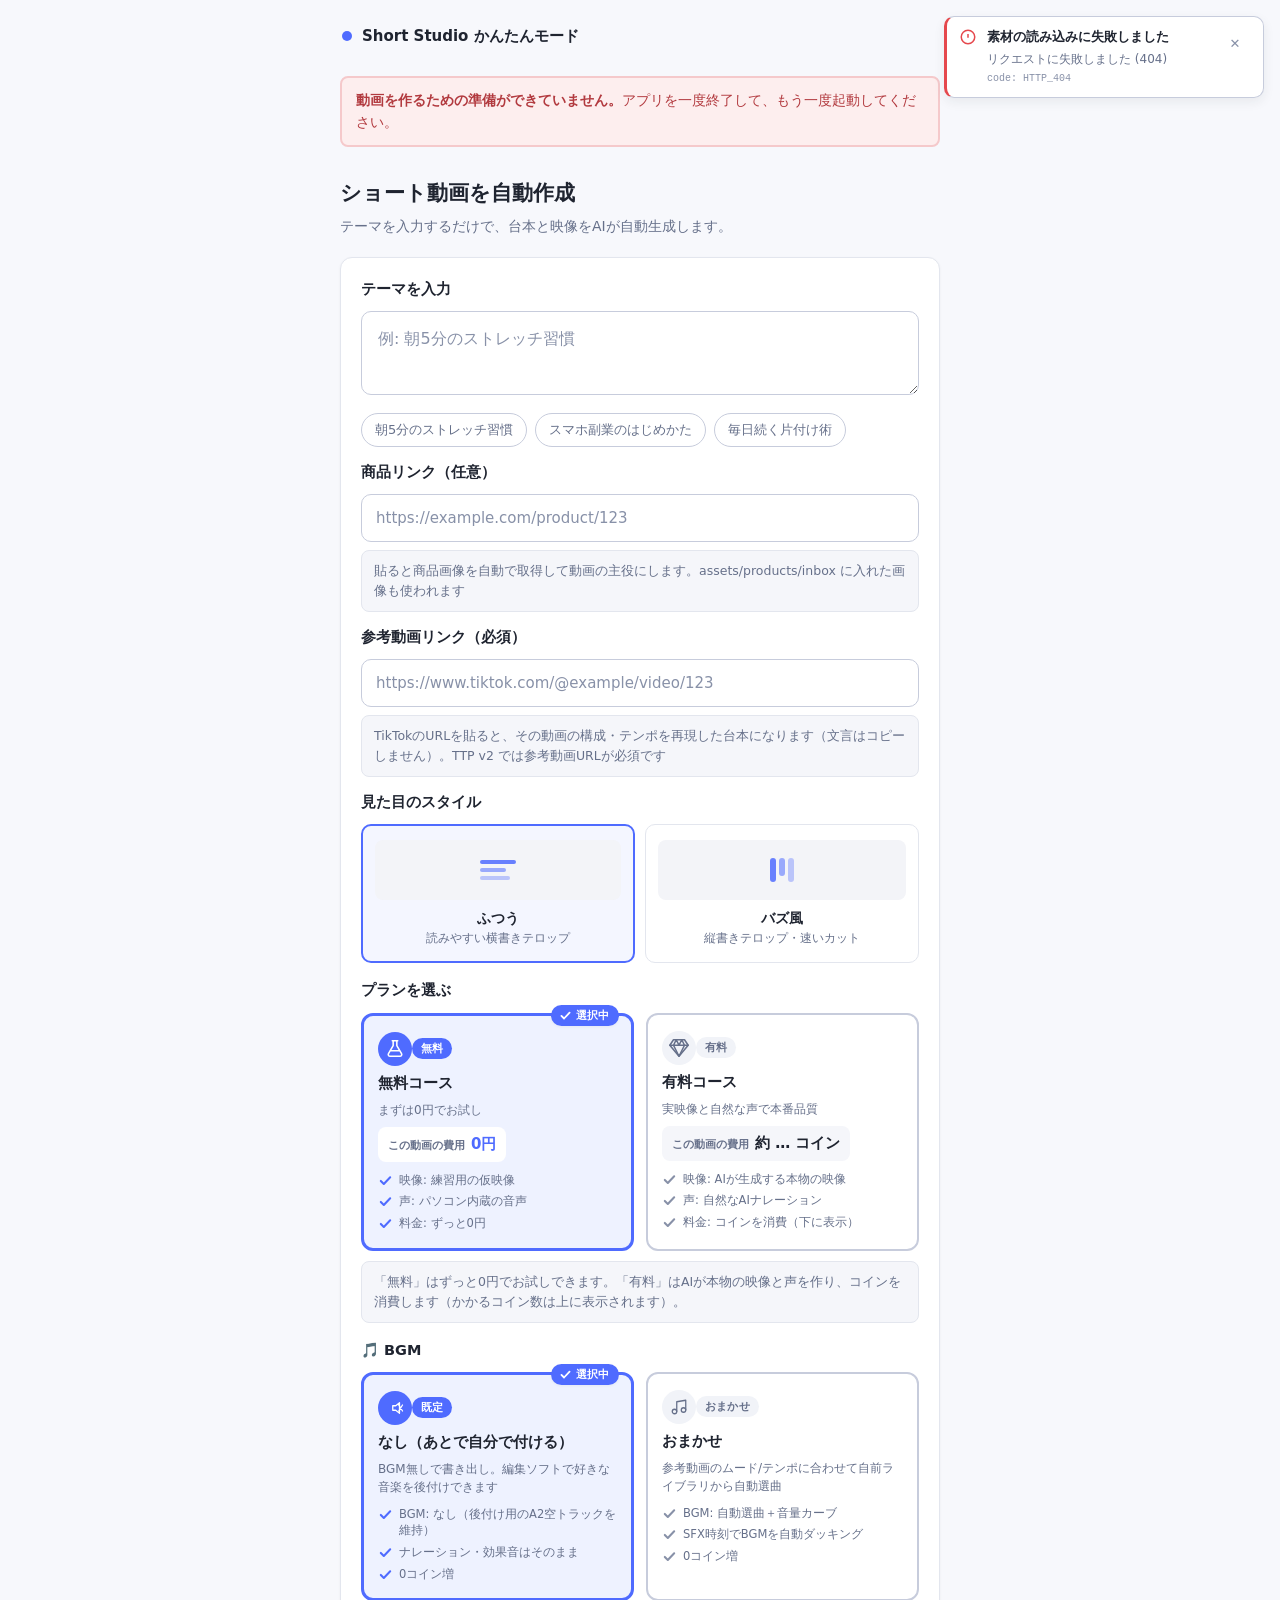
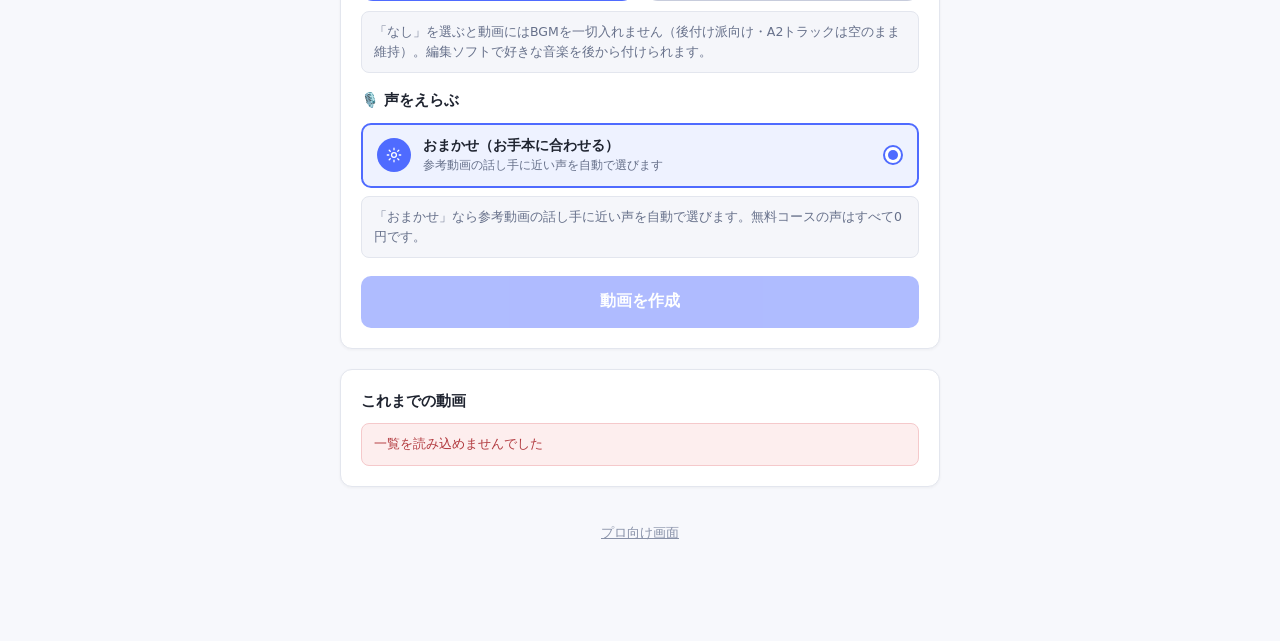
==== commit 879bf2c4: "feat(audio+ui): BGMなしオプション(既定none) と Short Studio 表示名リブランド BGM の付け方を config.audio.bgm_mode ("auto"|"" ====
--- a/studio/web/index.html
+++ b/studio/web/index.html
@@ -3,7 +3,7 @@
 <head>
   <meta charset="UTF-8" />
   <meta name="viewport" content="width=device-width, initial-scale=1.0" />
-  <title>Reel Studio — ショート動画を自動作成</title>
+  <title>Short Studio — ショート動画を自動作成</title>
   <meta name="color-scheme" content="light" />
   <link rel="stylesheet" href="./styles/tokens.css" />
   <link rel="stylesheet" href="./styles/base.css" />
--- a/studio/web/simple/simple.css
+++ b/studio/web/simple/simple.css
@@ -107,6 +107,25 @@
 .s-chip:hover { background: #F5F6FA; border-color: var(--accent); color: var(--text); }
 .s-chip:active { transform: translateY(1px); }
 
+/* ---------- ホーム: 商品リンク入力（任意） ---------- */
+.s-url-input {
+  width: 100%;
+  height: 48px;
+  font-size: 15px;
+  padding: 0 14px;
+  border-radius: var(--radius);
+  border: 1.5px solid var(--border-strong);
+  background: #FFFFFF;
+  color: var(--text);
+  transition: border-color var(--transition-fast), box-shadow var(--transition-fast);
+}
+.s-url-input::placeholder { color: var(--text-faint); }
+.s-url-input:focus-visible {
+  outline: none;
+  border-color: var(--accent);
+  box-shadow: 0 0 0 3px rgba(79, 107, 255, 0.14);
+}
+
 /* ---------- ホーム: スタイル選択カード ---------- */
 .s-style-grid { display: grid; grid-template-columns: 1fr 1fr; gap: 10px; }
 .s-style-card {
@@ -134,31 +153,152 @@
 .s-style-card__title { font-weight: 700; font-size: 13.5px; margin-bottom: 2px; color: var(--text); }
 .s-style-card__desc { font-size: 12px; color: var(--text-dim); }
 
-/* ---------- ホーム: 映像タイプ2択 ---------- */
-.s-backend-grid { display: grid; grid-template-columns: 1fr 1fr; gap: 10px; margin-bottom: 8px; }
-.s-backend-card {
+/* ---------- ホーム: プラン（ワンセット）2択カード ---------- */
+/* 無彩色ベース＋アクセント2色: free=青(--accent) / paid=琥珀(--plan-amber)。
+   デザイン4原則: 近接=1枚に費用/特徴を集約 / 整列=2カード同格グリッド /
+   対比=選択カードを塗り分け / 反復=既存カード様式を踏襲。 */
+:root { --plan-amber: #E0932E; --plan-amber-soft: #FBF1E2; --plan-blue-soft: #EEF2FF; }
+
+.s-plan-grid { display: grid; grid-template-columns: 1fr 1fr; gap: 12px; margin-bottom: 10px; }
+.s-plan-card {
+  position: relative;
+  box-sizing: border-box;
+  display: flex;
+  flex-direction: column;
+  gap: 8px;
+  /* 枠線は常時 2px の無彩色グレーで明示（カードが「押せる箱」と分かるように）。 */
+  border: 2px solid var(--border-strong);
+  border-radius: var(--radius-lg);
+  background: #FFFFFF;
+  padding: 16px 14px;
+  text-align: left;
+  cursor: pointer;
+  color: var(--text);
+  transition: border-color var(--transition-fast), background var(--transition-fast), box-shadow var(--transition-fast), transform var(--transition-fast);
+}
+/* 非選択カード: hover で枠色プレビュー / active で押下スケール（押せる手応え）。 */
+.s-plan-card:hover { border-color: var(--text-dim); box-shadow: var(--shadow-2); }
+.s-plan-card:active { transform: scale(0.98); }
+/* 「選択中」バッジ（右上・✓付き）。既定は非表示、選択時のみ表示する。 */
+.s-plan-card__sel {
+  display: none;
+  position: absolute;
+  top: -11px; right: 12px;
+  align-items: center; gap: 4px;
+  padding: 3px 10px 3px 8px; border-radius: 999px;
+  font-size: 11px; font-weight: 800; color: #FFFFFF;
+  background: var(--accent);
+  box-shadow: var(--shadow-1);
+}
+.s-plan-card__sel svg { width: 13px; height: 13px; }
+.s-plan-card[aria-pressed="true"] .s-plan-card__sel { display: inline-flex; }
+.s-plan-card__head { display: flex; align-items: center; justify-content: space-between; }
+.s-plan-card__icon {
+  display: inline-flex; align-items: center; justify-content: center;
+  width: 34px; height: 34px; border-radius: 50%;
+  background: #F1F3F8; color: var(--text-dim);
+}
+.s-plan-card__badge {
+  font-size: 11px; font-weight: 700; letter-spacing: .02em;
+  padding: 3px 9px; border-radius: 999px;
+  background: #F1F3F8; color: var(--text-dim);
+}
+.s-plan-card__title { font-weight: 800; font-size: 15px; color: var(--text); }
+.s-plan-card__sub { font-size: 12px; color: var(--text-dim); line-height: 1.5; }
+.s-plan-card__cost {
+  display: flex; align-items: baseline; justify-content: space-between;
+  gap: 6px;
+  padding: 8px 10px; border-radius: var(--radius-sm);
+  background: #F5F6FA;
+}
+.s-plan-card__cost-label { font-size: 11px; color: var(--text-dim); font-weight: 600; }
+.s-plan-card__cost-value { font-size: 15px; font-weight: 800; color: var(--text); }
+.s-plan-card__features { list-style: none; margin: 2px 0 0; padding: 0; display: flex; flex-direction: column; gap: 5px; }
+.s-plan-card__features li { display: flex; align-items: flex-start; gap: 6px; font-size: 11.5px; color: var(--text-dim); line-height: 1.45; }
+.s-plan-card__check { flex: none; margin-top: 1px; color: var(--text-faint); }
+
+/* free（青）の選択状態 */
+.s-plan-card--free[aria-pressed="true"] {
+  border: 3px solid var(--accent);
+  background: var(--plan-blue-soft);
+}
+.s-plan-card--free[aria-pressed="true"] .s-plan-card__sel { background: var(--accent); }
+.s-plan-card--free[aria-pressed="true"] .s-plan-card__icon,
+.s-plan-card--free[aria-pressed="true"] .s-plan-card__badge { background: var(--accent); color: #FFFFFF; }
+.s-plan-card--free[aria-pressed="true"] .s-plan-card__cost-value,
+.s-plan-card--free[aria-pressed="true"] .s-plan-card__check { color: var(--accent); }
+.s-plan-card--free[aria-pressed="true"] .s-plan-card__cost { background: #FFFFFF; }
+
+/* paid（琥珀）の選択状態 */
+.s-plan-card--paid[aria-pressed="true"] {
+  border: 3px solid var(--plan-amber);
+  background: var(--plan-amber-soft);
+}
+.s-plan-card--paid[aria-pressed="true"] .s-plan-card__sel { background: var(--plan-amber); }
+.s-plan-card--paid[aria-pressed="true"] .s-plan-card__icon,
+.s-plan-card--paid[aria-pressed="true"] .s-plan-card__badge { background: var(--plan-amber); color: #FFFFFF; }
+.s-plan-card--paid[aria-pressed="true"] .s-plan-card__cost-value,
+.s-plan-card--paid[aria-pressed="true"] .s-plan-card__check { color: var(--plan-amber); }
+.s-plan-card--paid[aria-pressed="true"] .s-plan-card__cost { background: #FFFFFF; }
+
+/* コース＋消費コインのバッジ（作成中/完成画面） */
+.s-course-chip {
+  display: inline-flex; align-items: center; gap: 8px;
+  margin: 6px 0 2px;
+  padding: 6px 12px; border-radius: 999px;
+  font-size: 12.5px; font-weight: 700;
   border: 1.5px solid var(--border);
-  border-radius: var(--radius);
-  background: #FFFFFF;
-  padding: 16px 12px;
-  text-align: center;
-  cursor: pointer;
-  font-weight: 600;
-  font-size: 13.5px;
-  color: var(--text);
-  transition: border-color var(--transition-fast), background var(--transition-fast);
-}
-.s-backend-card[aria-pressed="true"] {
-  border: 2px solid var(--accent);
-  background: #F4F6FF;
-}
-.s-backend-card__icon {
-  display: flex; align-items: center; justify-content: center;
-  color: var(--text-dim);
-  margin-bottom: 6px;
-}
-.s-backend-card[aria-pressed="true"] .s-backend-card__icon { color: var(--accent); }
-.s-backend-card__note { font-size: 11.5px; color: var(--text-dim); font-weight: 400; margin-top: 4px; }
+}
+.s-course-chip__coins { font-weight: 600; color: var(--text-dim); }
+.s-course-chip--free { background: var(--plan-blue-soft); border-color: var(--accent); color: var(--accent); }
+.s-course-chip--paid { background: var(--plan-amber-soft); border-color: var(--plan-amber); color: var(--plan-amber); }
+
+/* ---------- 声えらび（🎙️）: 縦積みのラジオ選択カード。プランカードと同じ作法
+   （枠線明示・選択状態はアクセント枠）。無料=青(--accent) / 有料(fish)=琥珀(--plan-amber）。 */
+.s-voice-grid { display: flex; flex-direction: column; gap: 8px; margin-bottom: 8px; }
+.s-voice-card {
+  display: flex; align-items: center; gap: 12px;
+  width: 100%; text-align: left;
+  padding: 12px 14px;
+  background: var(--surface, #fff);
+  border: 1.5px solid var(--border);
+  border-radius: var(--radius);
+  cursor: pointer;
+  transition: border-color .12s, box-shadow .12s, transform .06s;
+}
+.s-voice-card:hover { border-color: var(--text-dim); box-shadow: var(--shadow-2); }
+.s-voice-card:active { transform: scale(0.99); }
+.s-voice-card__icon {
+  flex: none; width: 34px; height: 34px;
+  display: inline-flex; align-items: center; justify-content: center;
+  border-radius: 999px; background: #F5F6FA; color: var(--text-dim);
+}
+.s-voice-card__body { flex: 1 1 auto; min-width: 0; display: flex; flex-direction: column; gap: 2px; }
+.s-voice-card__title { font-weight: 700; font-size: 14px; color: var(--text); display: flex; align-items: center; gap: 8px; }
+.s-voice-card__sub { font-size: 12px; color: var(--text-dim); line-height: 1.45; }
+.s-voice-card__paidtag {
+  flex: none; font-size: 10.5px; font-weight: 800; letter-spacing: .02em;
+  padding: 1px 7px; border-radius: 999px;
+  background: var(--plan-amber-soft); color: var(--plan-amber); border: 1px solid var(--plan-amber);
+}
+.s-voice-card__radio {
+  flex: none; width: 20px; height: 20px; border-radius: 999px;
+  border: 2px solid var(--border-strong); position: relative; background: #fff;
+}
+/* 選択中: アクセント枠＋ラジオ中央ドット（プランカードと同じアクセント表現）。 */
+.s-voice-card[aria-checked="true"] { border: 2px solid var(--accent); background: var(--plan-blue-soft); }
+.s-voice-card[aria-checked="true"] .s-voice-card__icon { background: var(--accent); color: #fff; }
+.s-voice-card[aria-checked="true"] .s-voice-card__radio { border-color: var(--accent); }
+.s-voice-card[aria-checked="true"] .s-voice-card__radio::after {
+  content: ""; position: absolute; inset: 3px; border-radius: 999px; background: var(--accent);
+}
+/* 有料(fish)声を選択中は琥珀アクセントへ切替（0円/課金の色分けを維持）。 */
+.s-voice-card--paid[aria-checked="true"] { border-color: var(--plan-amber); background: var(--plan-amber-soft); }
+.s-voice-card--paid[aria-checked="true"] .s-voice-card__icon { background: var(--plan-amber); }
+.s-voice-card--paid[aria-checked="true"] .s-voice-card__radio { border-color: var(--plan-amber); }
+.s-voice-card--paid[aria-checked="true"] .s-voice-card__radio::after { background: var(--plan-amber); }
+.s-voice-loading { font-size: 12.5px; color: var(--text-dim); padding: 6px 2px; }
+
 .s-hint {
   font-size: 12.5px;
   color: var(--text-dim);
@@ -212,6 +352,69 @@
   padding: 10px 12px;
   margin-top: 10px;
 }
+/* 環境NG（AI未接続など）の警告バナー: 通常のエラーバナーより一段目立たせる。 */
+.s-health-banner {
+  margin: 4px 0 12px;
+  font-size: 13.5px;
+  border-width: 2px;
+  padding: 12px 14px;
+}
+
+/* ---------- 台本メタ / エラー履歴（続きから生成） ---------- */
+.s-director-note {
+  font-size: 12.5px;
+  font-weight: 600;
+  color: var(--text-dim);
+  background: #F5F6FA;
+  border: 1px solid var(--border);
+  border-radius: var(--radius-sm);
+  padding: 8px 12px;
+}
+.s-director-note--warn {
+  color: #B23A3F;
+  background: #FDEEEE;
+  border-color: #F5C9CB;
+}
+.s-error-history { margin-top: 10px; }
+.s-error-history__title {
+  font-size: 12px;
+  font-weight: 700;
+  color: var(--text-dim);
+  margin-bottom: 6px;
+}
+.s-error-history__item {
+  font-size: 12.5px;
+  color: var(--text-dim);
+  background: #F5F6FA;
+  border: 1px solid var(--border);
+  border-radius: var(--radius-sm);
+  padding: 8px 10px;
+  margin-bottom: 6px;
+  word-break: break-word;
+}
+.s-error-history__item:last-child { margin-bottom: 0; }
+
+/* ---------- 商品画像サムネイル（商品アフィリエイト動画モード） ---------- */
+.s-product-thumbs {
+  display: flex;
+  flex-wrap: wrap;
+  gap: 8px;
+}
+.s-product-thumb {
+  width: 72px;
+  height: 72px;
+  border-radius: var(--radius-sm);
+  overflow: hidden;
+  border: 1px solid var(--border);
+  background: #F5F6FA;
+  flex: none;
+}
+.s-product-thumb img {
+  width: 100%;
+  height: 100%;
+  object-fit: cover;
+  display: block;
+}
 
 /* ---------- 過去の動画 ---------- */
 .s-history-list { display: flex; flex-direction: column; gap: 10px; }
@@ -311,6 +514,50 @@
 .s-progress-pct { font-size: 13px; font-weight: 600; color: var(--text-dim); margin-bottom: 4px; }
 .s-encourage { font-size: 13.5px; color: var(--text-dim); font-weight: 500; }
 
+/* 経過時間（常に1秒ごとに動く＝「生きている」ことを伝える最重要要素） */
+.s-elapsed-row {
+  display: inline-flex; align-items: baseline; gap: 8px;
+  margin: 0 auto 14px; padding: 6px 14px;
+  border-radius: 999px; background: var(--card-2, rgba(127,127,127,0.08));
+  border: 1px solid var(--border);
+}
+.s-elapsed-label { font-size: 12px; color: var(--text-dim); font-weight: 600; }
+.s-elapsed {
+  font-size: 17px; font-weight: 700; color: var(--text);
+  font-variant-numeric: tabular-nums; letter-spacing: 0.5px;
+}
+
+/* 所要時間の目安 + 「閉じてOK」案内 */
+.s-time-note {
+  margin-top: 12px; padding: 11px 13px;
+  font-size: 12.5px; line-height: 1.6; color: var(--text-dim);
+  background: var(--plan-blue-soft, rgba(79,107,255,0.08));
+  border-radius: 10px; text-align: left;
+}
+.s-time-note strong { color: var(--text); }
+
+/* スタック検知の案内（10分イベント無し / SSE切断中） */
+.s-stuck-notice {
+  margin-top: 12px; padding: 11px 13px;
+  font-size: 12.5px; line-height: 1.6; font-weight: 500;
+  color: var(--text); text-align: left;
+  background: rgba(224,138,60,0.12);
+  border: 1px solid var(--warning);
+  border-radius: 10px;
+}
+
+/* 進捗値が取れないときのインジケータ（％を出さず「動いている」ことだけ示す） */
+.s-progress-bar--indeterminate { position: relative; }
+.s-progress-bar__indet {
+  position: absolute; top: 0; left: 0; height: 100%; width: 40%;
+  border-radius: 999px; background: var(--accent);
+  animation: s-indet 1.3s ease-in-out infinite;
+}
+@keyframes s-indet {
+  0%   { left: -40%; }
+  100% { left: 100%; }
+}
+
 /* ---------- できあがり / 動画プレビュー ---------- */
 .s-video-wrap { display: flex; justify-content: center; }
 .s-video-wrap .preview-frame {
@@ -332,6 +579,20 @@
 .s-result-actions-row { display: flex; gap: 10px; }
 .s-result-actions-row .s-cta-secondary { flex: 1; }
 
+/* ---------- Premiereで編集（書き出しパッケージ） ---------- */
+.s-premiere-banner {
+  font-size: 12.5px;
+  color: var(--text-dim);
+  background: #F5F6FA;
+  border: 1px solid var(--border);
+  border-radius: var(--radius-sm);
+  padding: 10px 12px;
+  line-height: 1.6;
+}
+.s-premiere-banner__title { font-weight: 700; color: var(--text); margin-bottom: 4px; }
+.s-premiere-banner__path { font-family: ui-monospace, SFMono-Regular, Menlo, monospace; word-break: break-all; }
+.s-premiere-banner__hint { margin-top: 4px; }
+
 /* ---------- かんたん編集 ---------- */
 .s-edit-list { display: flex; flex-direction: column; gap: 14px; }
 
@@ -370,7 +631,20 @@
   background: #F1F3F8;
 }
 .s-scene-item.is-off { opacity: 0.45; }
+.s-scene-item.has-warn { border-color: var(--warning); }
 .s-scene-item__label { flex: 1; font-size: 13.5px; overflow: hidden; text-overflow: ellipsis; white-space: nowrap; color: var(--text); }
+
+/* ②検知: 映像内文字/文字化けの疑い（作り直しはユーザー判断） */
+.s-scene-warn {
+  display: flex; flex-direction: column; gap: 2px;
+  margin: -4px 0 10px;
+  padding: 8px 10px;
+  border: 1px solid var(--warning);
+  border-radius: var(--radius-sm);
+  background: rgba(255, 184, 77, 0.12);
+}
+.s-scene-warn__badge { font-size: 12.5px; font-weight: 700; color: #8A5A00; }
+.s-scene-warn__msg { font-size: 12px; color: var(--text-muted, #666); }
 
 .s-music-grid { display: grid; grid-template-columns: repeat(3, 1fr); gap: 8px; margin-bottom: 14px; }
 .s-music-btn, .s-volume-btn {
@@ -414,5 +688,5 @@
 
 @media (max-width: 420px) {
   .s-shell { padding: 16px 14px 88px; }
-  .s-style-grid, .s-backend-grid { gap: 8px; }
-}
+  .s-style-grid, .s-plan-grid { gap: 8px; }
+}
